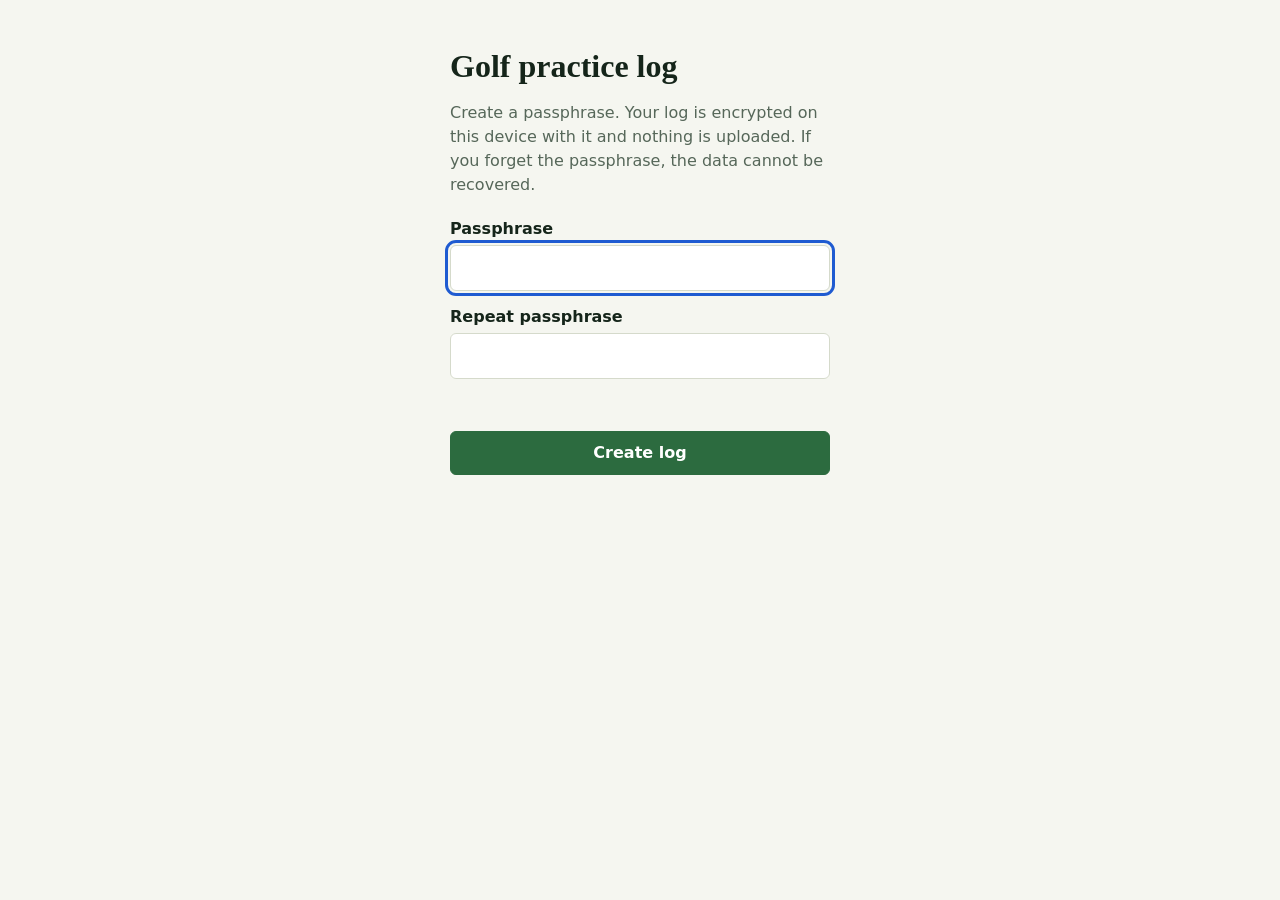
==== index.html @ b9d50115 "Add files via upload" ====
<!doctype html>
<html lang="en">
<head>
  <meta charset="utf-8">
  <meta http-equiv="Content-Security-Policy" content="default-src 'none'; script-src 'self'; style-src 'self'; img-src 'self' data:; connect-src 'none'; base-uri 'none'; form-action 'none'; manifest-src 'none'">
  <meta name="referrer" content="no-referrer">
  <meta name="viewport" content="width=device-width, initial-scale=1, viewport-fit=cover">
  <meta name="color-scheme" content="light dark">
  <meta name="robots" content="noindex, nofollow">
  <title>Golf practice log</title>
  <link rel="icon" href="data:,">
  <link rel="stylesheet" href="styles.css">
  <script src="app.js" defer></script>
</head>
<body>
  <div id="root"></div>
  <noscript><p style="padding:16px">This app needs JavaScript turned on.</p></noscript>
</body>
</html>
---- styles.css ----
:root {
  --paper: #f5f6f0;
  --card: #ffffff;
  --ink: #15251a;
  --muted: #566759;
  --turf: #2c6b3f;
  --turf-ink: #ffffff;
  --sand: #e8dec0;
  --sand-ink: #2a2616;
  --flag: #b8322a;
  --line: #d5dacb;
  --focus: #1f5bd1;
  --c0: #2c6b3f;
  --c1: #b8322a;
  --c2: #2f5f8f;
}

@media (prefers-color-scheme: dark) {
  :root {
    --paper: #0f1a13;
    --card: #16251b;
    --ink: #e9efe3;
    --muted: #9bae9f;
    --turf: #6bb07d;
    --turf-ink: #0f1a13;
    --sand: #3a3822;
    --sand-ink: #efe9d0;
    --flag: #e5766c;
    --line: #2a3c2f;
    --focus: #8ab4ff;
    --c0: #6bb07d;
    --c1: #e5766c;
    --c2: #7fb0e0;
  }
}

*, *::before, *::after { box-sizing: border-box; }
html { -webkit-text-size-adjust: 100%; }

body {
  margin: 0;
  background: var(--paper);
  color: var(--ink);
  font: 16px/1.5 system-ui, -apple-system, "Segoe UI", Roboto, sans-serif;
  padding-bottom: calc(76px + env(safe-area-inset-bottom));
}

h1, h2, h3, .clock {
  font-family: Charter, "Iowan Old Style", "Palatino Linotype", Georgia, serif;
}
h1 { font-size: 1.25rem; margin: 0; }
h2 { font-size: 1.6rem; line-height: 1.2; margin: 0 0 12px; }
h3 { font-size: 1.1rem; margin: 0; }

:focus-visible { outline: 3px solid var(--focus); outline-offset: 2px; }

/* Layout */
.top {
  position: sticky;
  top: 0;
  z-index: 5;
  display: flex;
  align-items: center;
  justify-content: space-between;
  gap: 8px;
  padding: calc(8px + env(safe-area-inset-top)) 16px 8px;
  background: var(--paper);
  border-bottom: 1px solid var(--line);
}
.top-actions { display: flex; gap: 4px; }
main { max-width: 640px; margin: 0 auto; padding: 16px; }
.stack { display: grid; gap: 16px; }

/* Controls */
.field { display: block; }
.lbl { display: block; font-weight: 600; margin-bottom: 4px; }
.hint { color: var(--muted); font-size: 0.875rem; }

input[type="text"], input[type="date"], input[type="password"], textarea {
  width: 100%;
  min-height: 44px;
  font: inherit;
  color: inherit;
  background: var(--card);
  border: 1px solid var(--line);
  border-radius: 6px;
  padding: 10px 12px;
}
textarea { resize: vertical; }
input[type="file"] { width: 100%; font: inherit; }
input[type="range"] { flex: 1; min-height: 44px; accent-color: var(--turf); }
input[type="checkbox"] { width: 22px; height: 22px; accent-color: var(--turf); vertical-align: middle; }

button { font: inherit; cursor: pointer; }
button:disabled { opacity: 0.5; cursor: not-allowed; }
.primary, .ghost, .danger {
  min-height: 44px;
  padding: 0 18px;
  border-radius: 6px;
  font-weight: 600;
}
.primary { background: var(--turf); color: var(--turf-ink); border: 1px solid var(--turf); }
.ghost { background: none; color: var(--ink); border: 1px solid var(--line); }
.top .ghost { border-color: transparent; padding: 0 12px; }
.danger { background: none; color: var(--flag); border: 1px solid var(--flag); }
.link { background: none; border: 0; color: var(--muted); text-decoration: underline; min-height: 44px; }
.actions { display: flex; flex-wrap: wrap; gap: 8px; }

.msg { min-height: 1.5em; margin: 0; color: var(--flag); }
.msg.ok { color: var(--turf); }
.lead { margin: 0; font-size: 1.05rem; }
.banner { background: var(--sand); color: var(--sand-ink); padding: 8px 12px; border-radius: 6px; margin: 0; }

/* Bottom tabs */
.tabs {
  position: fixed;
  left: 0; right: 0; bottom: 0;
  z-index: 5;
  display: grid;
  grid-template-columns: repeat(3, 1fr);
  background: var(--card);
  border-top: 1px solid var(--line);
  padding-bottom: env(safe-area-inset-bottom);
}
.tab {
  min-height: 56px;
  background: none;
  border: 0;
  border-top: 3px solid transparent;
  color: var(--muted);
  font-weight: 600;
}
.tab[aria-current="page"] { color: var(--turf); border-top-color: var(--turf); }

/* Segmented control */
.seg-ctl { display: inline-flex; border: 1px solid var(--line); border-radius: 6px; overflow: hidden; margin-bottom: 16px; }
.seg-btn { min-height: 44px; padding: 0 18px; background: none; border: 0; color: var(--ink); font-weight: 600; }
.seg-btn + .seg-btn { border-left: 1px solid var(--line); }
.seg-btn[aria-pressed="true"] { background: var(--turf); color: var(--turf-ink); }

/* Lock screen */
.lock { max-width: 420px; margin: 0 auto; padding: calc(48px + env(safe-area-inset-top)) 20px 20px; }
.lock h1 { font-size: 2rem; line-height: 1.15; margin-bottom: 8px; }
.lock p { color: var(--muted); }
.lock-form { display: grid; gap: 14px; margin-top: 20px; }

/* Session timer: the 30-minute strip */
.clock { font-size: 3.2rem; line-height: 1; font-variant-numeric: tabular-nums; }
.timeline { display: flex; gap: 3px; margin: 12px 0 8px; }
.tseg { position: relative; display: block; height: 14px; background: var(--line); border-radius: 2px; overflow: hidden; }
.tseg.on { outline: 2px solid var(--flag); outline-offset: 1px; }
.fill { position: absolute; top: 0; bottom: 0; left: 0; width: 0; background: var(--turf); }
.now-label { margin: 0 0 12px; color: var(--muted); }

/* Drills */
.drills { list-style: none; margin: 0; padding: 0; display: grid; gap: 20px; }
.drill { border-left: 4px solid var(--line); padding: 2px 0 2px 14px; }
.drill.now { border-left-color: var(--flag); }
.drill-head { display: flex; align-items: baseline; gap: 10px; flex-wrap: wrap; }
.idx { font-family: Charter, Georgia, serif; font-weight: 700; color: var(--turf); }
.tag { color: var(--muted); font-size: 0.875rem; }
.how { margin: 4px 0 10px; }
.score-row { display: flex; align-items: center; gap: 12px; }
.score-out { min-width: 5.5em; text-align: right; font-variant-numeric: tabular-nums; }
.check { display: inline-flex; align-items: center; gap: 8px; min-height: 44px; }
.drill textarea { margin-top: 6px; }

/* History */
.entry { border-bottom: 1px solid var(--line); }
.entry summary { display: flex; justify-content: space-between; gap: 12px; align-items: center; min-height: 48px; cursor: pointer; padding: 8px 0; }
.entry .d { font-weight: 600; }
.entry .sum { color: var(--muted); text-align: right; }
.entry-body { padding: 4px 0 16px; display: grid; gap: 12px; }
.entry-body p { margin: 0; }
.notes { white-space: pre-wrap; }
.hist-item { border-left: 4px solid var(--line); padding-left: 12px; }
.empty { color: var(--muted); }

/* Chart */
.chart { width: 100%; height: auto; margin-bottom: 4px; }
.chart .grid { stroke: var(--line); stroke-width: 1; }
.chart .axis { fill: var(--muted); font-size: 9px; }
.chart .line { fill: none; stroke-width: 2; }
.chart .l0 { stroke: var(--c0); } .chart .pt.l0 { fill: var(--c0); stroke: none; }
.chart .l1 { stroke: var(--c1); } .chart .pt.l1 { fill: var(--c1); stroke: none; }
.chart .l2 { stroke: var(--c2); } .chart .pt.l2 { fill: var(--c2); stroke: none; }
.legend { list-style: none; display: flex; flex-wrap: wrap; gap: 4px 16px; margin: 0 0 16px; padding: 0; font-size: 0.875rem; }
.swatch { display: inline-block; width: 12px; height: 12px; border-radius: 2px; margin-right: 6px; vertical-align: -1px; }
.swatch.l0 { background: var(--c0); } .swatch.l1 { background: var(--c1); } .swatch.l2 { background: var(--c2); }

/* Settings */
.panel { border-top: 1px solid var(--line); padding-top: 16px; display: grid; gap: 12px; }
.panel h3 { margin-bottom: 0; }
.panel p { margin: 0; color: var(--muted); }

.toast {
  position: fixed;
  left: 50%;
  bottom: calc(84px + env(safe-area-inset-bottom));
  transform: translateX(-50%);
  background: var(--ink);
  color: var(--paper);
  padding: 10px 16px;
  border-radius: 6px;
  z-index: 10;
}

@media (prefers-reduced-motion: reduce) {
  * { transition: none !important; animation: none !important; scroll-behavior: auto !important; }
}
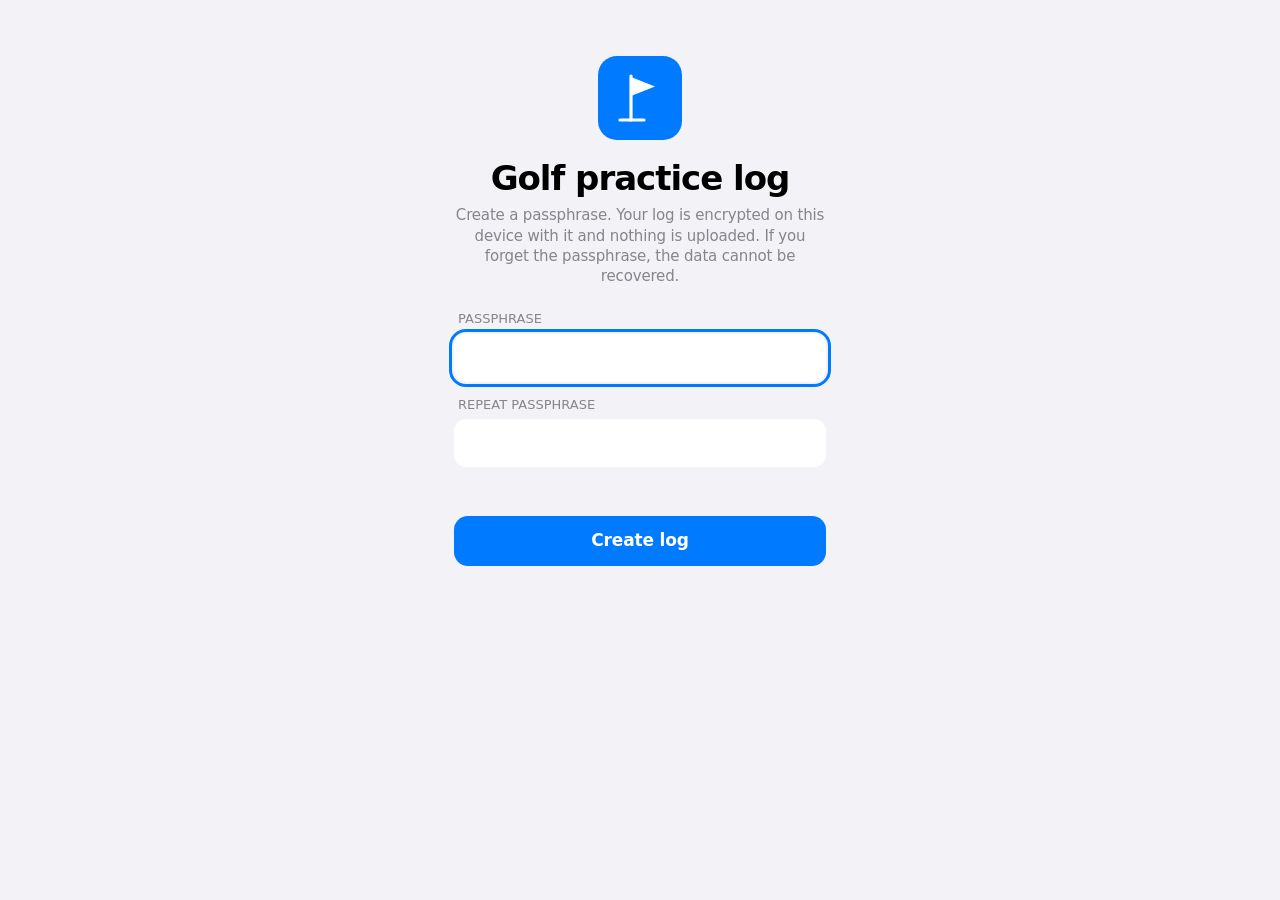
==== commit 06e4c1e0: "Add files via upload" ====
--- a/index.html
+++ b/index.html
@@ -6,6 +6,8 @@
   <meta name="referrer" content="no-referrer">
   <meta name="viewport" content="width=device-width, initial-scale=1, viewport-fit=cover">
   <meta name="color-scheme" content="light dark">
+  <meta name="theme-color" content="#f2f2f7" media="(prefers-color-scheme: light)">
+  <meta name="theme-color" content="#000000" media="(prefers-color-scheme: dark)">
   <meta name="robots" content="noindex, nofollow">
   <title>Golf practice log</title>
   <link rel="icon" href="data:,">
--- a/styles.css
+++ b/styles.css
@@ -1,208 +1,395 @@
+/* Golf practice log: styled after Apple's iOS system design (grouped lists, system colours, SF type, translucent bars). */
+
 :root {
-  --paper: #f5f6f0;
+  color-scheme: light dark;
+  --bg: #f2f2f7;
   --card: #ffffff;
-  --ink: #15251a;
-  --muted: #566759;
-  --turf: #2c6b3f;
-  --turf-ink: #ffffff;
-  --sand: #e8dec0;
-  --sand-ink: #2a2616;
-  --flag: #b8322a;
-  --line: #d5dacb;
-  --focus: #1f5bd1;
-  --c0: #2c6b3f;
-  --c1: #b8322a;
-  --c2: #2f5f8f;
+  --label: #000000;
+  --label2: rgba(60, 60, 67, 0.6);
+  --label3: rgba(60, 60, 67, 0.3);
+  --sep: rgba(60, 60, 67, 0.2);
+  --fill: rgba(120, 120, 128, 0.12);
+  --fill2: rgba(120, 120, 128, 0.2);
+  --tint: #007aff;
+  --tint-fill: rgba(0, 122, 255, 0.12);
+  --red: #ff3b30;
+  --orange: #ff9500;
+  --green: #34c759;
+  --green-dark: #1e7b34;
+  --purple: #af52de;
+  --bar: rgba(249, 249, 249, 0.85);
+  --c0: #007aff;
+  --c1: #ff9500;
+  --c2: #34c759;
+  --c3: #af52de;
+  --st-red: #ff3b30;
+  --st-amber: #ff9500;
+  --st-lgreen: #34c759;
+  --st-dgreen: #1e7b34;
+  --radius: 14px;
+  --font: -apple-system, BlinkMacSystemFont, "SF Pro Text", "SF Pro Display", system-ui, "Segoe UI", Roboto, sans-serif;
 }
 
 @media (prefers-color-scheme: dark) {
   :root {
-    --paper: #0f1a13;
-    --card: #16251b;
-    --ink: #e9efe3;
-    --muted: #9bae9f;
-    --turf: #6bb07d;
-    --turf-ink: #0f1a13;
-    --sand: #3a3822;
-    --sand-ink: #efe9d0;
-    --flag: #e5766c;
-    --line: #2a3c2f;
-    --focus: #8ab4ff;
-    --c0: #6bb07d;
-    --c1: #e5766c;
-    --c2: #7fb0e0;
+    --bg: #000000;
+    --card: #1c1c1e;
+    --label: #ffffff;
+    --label2: rgba(235, 235, 245, 0.6);
+    --label3: rgba(235, 235, 245, 0.3);
+    --sep: rgba(84, 84, 88, 0.65);
+    --fill: rgba(120, 120, 128, 0.24);
+    --fill2: rgba(120, 120, 128, 0.36);
+    --tint: #0a84ff;
+    --tint-fill: rgba(10, 132, 255, 0.22);
+    --red: #ff453a;
+    --orange: #ff9f0a;
+    --green: #30d158;
+    --green-dark: #248a3d;
+    --purple: #bf5af2;
+    --bar: rgba(29, 29, 31, 0.85);
+    --c0: #0a84ff;
+    --c1: #ff9f0a;
+    --c2: #30d158;
+    --c3: #bf5af2;
+    --st-red: #ff453a;
+    --st-amber: #ff9f0a;
+    --st-lgreen: #30d158;
+    --st-dgreen: #248a3d;
   }
 }
 
-*, *::before, *::after { box-sizing: border-box; }
+*, *::before, *::after { box-sizing: border-box; -webkit-tap-highlight-color: transparent; }
 html { -webkit-text-size-adjust: 100%; }
 
 body {
   margin: 0;
-  background: var(--paper);
-  color: var(--ink);
-  font: 16px/1.5 system-ui, -apple-system, "Segoe UI", Roboto, sans-serif;
-  padding-bottom: calc(76px + env(safe-area-inset-bottom));
-}
-
-h1, h2, h3, .clock {
-  font-family: Charter, "Iowan Old Style", "Palatino Linotype", Georgia, serif;
-}
-h1 { font-size: 1.25rem; margin: 0; }
-h2 { font-size: 1.6rem; line-height: 1.2; margin: 0 0 12px; }
-h3 { font-size: 1.1rem; margin: 0; }
-
-:focus-visible { outline: 3px solid var(--focus); outline-offset: 2px; }
-
-/* Layout */
+  background: var(--bg);
+  color: var(--label);
+  font: 17px/1.35 var(--font);
+  letter-spacing: -0.01em;
+  -webkit-font-smoothing: antialiased;
+  padding-bottom: calc(72px + env(safe-area-inset-bottom));
+}
+
+h1, h2, h3, p { margin: 0; }
+h2 { font-size: 34px; line-height: 1.1; font-weight: 700; letter-spacing: -0.03em; margin: 4px 0 16px; }
+h3 { font-size: 20px; line-height: 1.2; font-weight: 600; letter-spacing: -0.02em; }
+strong { font-weight: 600; }
+
+:focus-visible { outline: 3px solid var(--tint); outline-offset: 2px; }
+
+/* Navigation bar: translucent, with text buttons either side of the title */
 .top {
   position: sticky;
   top: 0;
   z-index: 5;
-  display: flex;
+  display: grid;
+  grid-template-columns: 1fr auto 1fr;
   align-items: center;
-  justify-content: space-between;
-  gap: 8px;
-  padding: calc(8px + env(safe-area-inset-top)) 16px 8px;
-  background: var(--paper);
-  border-bottom: 1px solid var(--line);
-}
-.top-actions { display: flex; gap: 4px; }
-main { max-width: 640px; margin: 0 auto; padding: 16px; }
+  padding: calc(env(safe-area-inset-top) + 4px) 8px 4px;
+  background: var(--bar);
+  -webkit-backdrop-filter: saturate(180%) blur(20px);
+  backdrop-filter: saturate(180%) blur(20px);
+  border-bottom: 0.5px solid var(--sep);
+}
+.top h1 { font-size: 17px; font-weight: 600; letter-spacing: -0.02em; text-align: center; }
+.bar-btn { background: none; border: 0; color: var(--tint); font: inherit; min-height: 44px; padding: 0 8px; cursor: pointer; }
+.bar-btn:first-child { justify-self: start; }
+.bar-btn:last-child { justify-self: end; }
+
+main { max-width: 640px; margin: 0 auto; padding: 8px 16px 24px; }
 .stack { display: grid; gap: 16px; }
 
-/* Controls */
+/* Cards: inset grouped sections */
+.card, .panel, .guide, .ladders, .length, .picker, .drill {
+  background: var(--card);
+  border-radius: var(--radius);
+}
+.card, .panel, .ladders, .length, .drill { padding: 16px; }
+.panel { display: grid; gap: 12px; }
+.panel p { color: var(--label2); font-size: 15px; }
+.panel h3 { margin-bottom: 0; }
+
+/* Form fields */
 .field { display: block; }
-.lbl { display: block; font-weight: 600; margin-bottom: 4px; }
-.hint { color: var(--muted); font-size: 0.875rem; }
-
-input[type="text"], input[type="date"], input[type="password"], textarea {
+.lbl { display: block; margin: 0 0 6px 4px; font-size: 13px; letter-spacing: 0; color: var(--label2); text-transform: uppercase; }
+.hint { color: var(--label2); font-size: 13px; line-height: 1.35; letter-spacing: 0; }
+.field .hint { margin: 0 4px 6px; }
+
+input[type="text"], input[type="date"], input[type="password"], select, textarea {
   width: 100%;
-  min-height: 44px;
+  min-height: 48px;
   font: inherit;
-  color: inherit;
+  letter-spacing: -0.01em;
+  color: var(--label);
   background: var(--card);
-  border: 1px solid var(--line);
-  border-radius: 6px;
-  padding: 10px 12px;
-}
-textarea { resize: vertical; }
-input[type="file"] { width: 100%; font: inherit; }
-input[type="range"] { flex: 1; min-height: 44px; accent-color: var(--turf); }
-input[type="checkbox"] { width: 22px; height: 22px; accent-color: var(--turf); vertical-align: middle; }
-
-button { font: inherit; cursor: pointer; }
-button:disabled { opacity: 0.5; cursor: not-allowed; }
+  border: 0;
+  border-radius: 12px;
+  padding: 12px 16px;
+  -webkit-appearance: none;
+  appearance: none;
+}
+.card input[type="text"], .card textarea, .panel input[type="text"], .panel input[type="password"], .panel select, .drill textarea { background: var(--fill); }
+textarea { resize: vertical; line-height: 1.35; }
+select {
+  padding-right: 40px;
+  background-image: url("data:image/svg+xml,%3Csvg xmlns='http://www.w3.org/2000/svg' width='12' height='8' viewBox='0 0 12 8'%3E%3Cpath d='M1 1.5l5 5 5-5' fill='none' stroke='%238E8E93' stroke-width='2' stroke-linecap='round' stroke-linejoin='round'/%3E%3C/svg%3E");
+  background-repeat: no-repeat;
+  background-position: right 16px center;
+}
+input[type="date"] { min-width: 0; }
+input::placeholder, textarea::placeholder { color: var(--label3); }
+input[type="file"] { width: 100%; font: inherit; color: var(--label); }
+
+/* Buttons */
+button { font: inherit; letter-spacing: -0.01em; cursor: pointer; }
+button:disabled { opacity: 0.4; cursor: not-allowed; }
 .primary, .ghost, .danger {
-  min-height: 44px;
-  padding: 0 18px;
-  border-radius: 6px;
+  min-height: 50px;
+  padding: 0 20px;
+  border: 0;
+  border-radius: 14px;
+  font-size: 17px;
   font-weight: 600;
 }
-.primary { background: var(--turf); color: var(--turf-ink); border: 1px solid var(--turf); }
-.ghost { background: none; color: var(--ink); border: 1px solid var(--line); }
-.top .ghost { border-color: transparent; padding: 0 12px; }
-.danger { background: none; color: var(--flag); border: 1px solid var(--flag); }
-.link { background: none; border: 0; color: var(--muted); text-decoration: underline; min-height: 44px; }
-.actions { display: flex; flex-wrap: wrap; gap: 8px; }
-
-.msg { min-height: 1.5em; margin: 0; color: var(--flag); }
-.msg.ok { color: var(--turf); }
-.lead { margin: 0; font-size: 1.05rem; }
-.banner { background: var(--sand); color: var(--sand-ink); padding: 8px 12px; border-radius: 6px; margin: 0; }
-
-/* Bottom tabs */
+.primary { background: var(--tint); color: #ffffff; }
+.ghost { background: var(--tint-fill); color: var(--tint); }
+.danger { background: rgba(255, 59, 48, 0.14); color: var(--red); }
+.primary:active, .ghost:active, .danger:active { opacity: 0.6; }
+.link { background: none; border: 0; color: var(--tint); min-height: 44px; padding: 0; }
+.actions { display: flex; flex-wrap: wrap; gap: 10px; }
+.actions .primary, .actions .ghost, .actions .danger { flex: 1 1 140px; }
+.stack > .primary { width: 100%; }
+
+.msg { min-height: 1.35em; color: var(--red); font-size: 13px; letter-spacing: 0; }
+.msg.ok { color: var(--green-dark); }
+.lead { font-size: 17px; color: var(--label2); }
+.empty { color: var(--label2); text-align: center; padding: 24px 16px; }
+.banner { background: var(--fill); border-radius: 12px; padding: 12px 16px; font-size: 15px; }
+.avg { background: var(--tint-fill); border-radius: 12px; padding: 12px 16px; font-size: 15px; }
+
+/* Segmented control */
+.seg-ctl { display: flex; width: 100%; padding: 2px; margin-bottom: 16px; background: var(--fill); border-radius: 10px; }
+.seg-btn {
+  flex: 1;
+  min-height: 36px;
+  padding: 0 6px;
+  border: 0;
+  border-radius: 8px;
+  background: transparent;
+  color: var(--label);
+  font-size: 14px;
+  font-weight: 500;
+}
+.seg-btn[aria-pressed="true"] {
+  background: var(--card);
+  font-weight: 600;
+  box-shadow: 0 3px 8px rgba(0, 0, 0, 0.12), 0 3px 1px rgba(0, 0, 0, 0.04);
+}
+@media (prefers-color-scheme: dark) { .seg-btn[aria-pressed="true"] { background: #636366; } }
+
+/* Tab bar */
 .tabs {
   position: fixed;
   left: 0; right: 0; bottom: 0;
   z-index: 5;
   display: grid;
-  grid-template-columns: repeat(3, 1fr);
-  background: var(--card);
-  border-top: 1px solid var(--line);
+  grid-template-columns: repeat(5, 1fr);
   padding-bottom: env(safe-area-inset-bottom);
+  background: var(--bar);
+  -webkit-backdrop-filter: saturate(180%) blur(20px);
+  backdrop-filter: saturate(180%) blur(20px);
+  border-top: 0.5px solid var(--sep);
 }
 .tab {
-  min-height: 56px;
+  display: flex;
+  flex-direction: column;
+  align-items: center;
+  justify-content: center;
+  gap: 2px;
+  min-height: 52px;
+  padding: 4px 0 2px;
+  border: 0;
   background: none;
-  border: 0;
-  border-top: 3px solid transparent;
-  color: var(--muted);
-  font-weight: 600;
-}
-.tab[aria-current="page"] { color: var(--turf); border-top-color: var(--turf); }
-
-/* Segmented control */
-.seg-ctl { display: inline-flex; border: 1px solid var(--line); border-radius: 6px; overflow: hidden; margin-bottom: 16px; }
-.seg-btn { min-height: 44px; padding: 0 18px; background: none; border: 0; color: var(--ink); font-weight: 600; }
-.seg-btn + .seg-btn { border-left: 1px solid var(--line); }
-.seg-btn[aria-pressed="true"] { background: var(--turf); color: var(--turf-ink); }
+  color: var(--label2);
+  font-size: 10px;
+  font-weight: 500;
+  line-height: 1.15;
+  letter-spacing: 0;
+}
+.tab svg { width: 26px; height: 26px; fill: none; stroke: currentColor; stroke-width: 1.7; stroke-linecap: round; stroke-linejoin: round; }
+.tab[aria-current="page"] { color: var(--tint); }
 
 /* Lock screen */
-.lock { max-width: 420px; margin: 0 auto; padding: calc(48px + env(safe-area-inset-top)) 20px 20px; }
-.lock h1 { font-size: 2rem; line-height: 1.15; margin-bottom: 8px; }
-.lock p { color: var(--muted); }
-.lock-form { display: grid; gap: 14px; margin-top: 20px; }
-
-/* Session timer: the 30-minute strip */
-.clock { font-size: 3.2rem; line-height: 1; font-variant-numeric: tabular-nums; }
-.timeline { display: flex; gap: 3px; margin: 12px 0 8px; }
-.tseg { position: relative; display: block; height: 14px; background: var(--line); border-radius: 2px; overflow: hidden; }
-.tseg.on { outline: 2px solid var(--flag); outline-offset: 1px; }
-.fill { position: absolute; top: 0; bottom: 0; left: 0; width: 0; background: var(--turf); }
-.now-label { margin: 0 0 12px; color: var(--muted); }
+.lock { max-width: 420px; margin: 0 auto; padding: calc(56px + env(safe-area-inset-top)) 24px 24px; text-align: center; }
+.app-icon { width: 84px; height: 84px; margin: 0 auto 20px; display: block; }
+.app-icon rect { fill: var(--tint); }
+.app-icon path { fill: none; stroke: #ffffff; stroke-width: 3.2; stroke-linecap: round; stroke-linejoin: round; }
+.app-icon .flag { fill: #ffffff; stroke: none; }
+.lock h1 { font-size: 34px; font-weight: 700; letter-spacing: -0.03em; line-height: 1.1; margin-bottom: 8px; }
+.lock p { color: var(--label2); font-size: 15px; }
+.lock-form { display: grid; gap: 14px; margin-top: 24px; text-align: left; }
+
+/* Sliders, in the style of iOS */
+input[type="range"] {
+  --p: 0%;
+  -webkit-appearance: none;
+  appearance: none;
+  width: 100%;
+  height: 44px;
+  margin: 0;
+  background: transparent;
+}
+input[type="range"]::-webkit-slider-runnable-track { height: 4px; border-radius: 2px; background: linear-gradient(to right, var(--tint) var(--p), var(--fill2) var(--p)); }
+input[type="range"]::-webkit-slider-thumb {
+  -webkit-appearance: none;
+  width: 28px; height: 28px; margin-top: -12px;
+  border-radius: 50%;
+  background: #ffffff;
+  box-shadow: 0 0.5px 4px rgba(0, 0, 0, 0.12), 0 6px 13px rgba(0, 0, 0, 0.12);
+}
+input[type="range"]::-moz-range-track { height: 4px; border-radius: 2px; background: linear-gradient(to right, var(--tint) var(--p), var(--fill2) var(--p)); }
+input[type="range"]::-moz-range-thumb { width: 28px; height: 28px; border: 0; border-radius: 50%; background: #ffffff; box-shadow: 0 0.5px 4px rgba(0, 0, 0, 0.12), 0 6px 13px rgba(0, 0, 0, 0.12); }
+
+/* Round checkboxes */
+input[type="checkbox"] {
+  -webkit-appearance: none;
+  appearance: none;
+  flex: none;
+  width: 26px; height: 26px; margin: 0;
+  border: 1.5px solid var(--label3);
+  border-radius: 50%;
+  background: transparent center / 70% no-repeat;
+}
+input[type="checkbox"]:checked {
+  border-color: var(--tint);
+  background-color: var(--tint);
+  background-image: url("data:image/svg+xml,%3Csvg xmlns='http://www.w3.org/2000/svg' viewBox='0 0 24 24'%3E%3Cpath d='M6 12.5l4 4 8-9' fill='none' stroke='white' stroke-width='3' stroke-linecap='round' stroke-linejoin='round'/%3E%3C/svg%3E");
+}
+.check { display: flex; align-items: center; gap: 12px; min-height: 44px; }
+
+/* Session length slider */
+.length { margin-bottom: 16px; padding-bottom: 6px; }
+.len-top { display: flex; justify-content: space-between; align-items: baseline; }
+.len-top .lbl { margin: 0; }
+.len-out { color: var(--tint); font-weight: 600; font-variant-numeric: tabular-nums; }
+.len-ticks { display: flex; justify-content: space-between; color: var(--label2); font-size: 12px; padding: 0 12px; }
+
+/* Timer */
+.clock { font-size: 56px; line-height: 1; font-weight: 700; letter-spacing: -0.03em; font-variant-numeric: tabular-nums; text-align: center; }
+.timeline { display: flex; gap: 3px; margin: 14px 0 10px; }
+.tseg { position: relative; display: block; height: 8px; background: var(--fill2); border-radius: 4px; overflow: hidden; }
+.tseg.on { box-shadow: 0 0 0 2px var(--orange); }
+.fill { position: absolute; top: 0; bottom: 0; left: 0; width: 0; background: var(--tint); }
+.now-label { margin: 0 0 12px; color: var(--label2); text-align: center; font-size: 15px; }
+.card .actions { margin-top: 4px; }
 
 /* Drills */
-.drills { list-style: none; margin: 0; padding: 0; display: grid; gap: 20px; }
-.drill { border-left: 4px solid var(--line); padding: 2px 0 2px 14px; }
-.drill.now { border-left-color: var(--flag); }
-.drill-head { display: flex; align-items: baseline; gap: 10px; flex-wrap: wrap; }
-.idx { font-family: Charter, Georgia, serif; font-weight: 700; color: var(--turf); }
-.tag { color: var(--muted); font-size: 0.875rem; }
-.how { margin: 4px 0 10px; }
+.drills { list-style: none; margin: 0; padding: 0; display: grid; gap: 16px; }
+.drill.now { box-shadow: 0 0 0 2px var(--tint); }
+.drill-head { display: flex; flex-wrap: wrap; align-items: center; gap: 2px 10px; }
+.idx { display: inline-flex; align-items: center; justify-content: center; width: 28px; height: 28px; border-radius: 50%; background: var(--tint); color: #ffffff; font-size: 15px; font-weight: 600; flex: none; }
+.drill h3 { font-size: 17px; font-weight: 600; letter-spacing: -0.02em; flex: 1; }
+.tag { color: var(--label2); font-size: 13px; letter-spacing: 0; }
+.drill-head .tag { flex-basis: 100%; margin-left: 38px; }
+.how { margin: 12px 0 14px; font-size: 15px; line-height: 1.4; display: grid; gap: 8px; }
+.how-line { margin: 0; }
+.how-line strong { color: var(--label2); font-weight: 600; }
+.how-step { padding-left: 12px; }
+.reminder { margin-bottom: 16px; }
 .score-row { display: flex; align-items: center; gap: 12px; }
-.score-out { min-width: 5.5em; text-align: right; font-variant-numeric: tabular-nums; }
-.check { display: inline-flex; align-items: center; gap: 8px; min-height: 44px; }
-.drill textarea { margin-top: 6px; }
-
-/* History */
-.entry { border-bottom: 1px solid var(--line); }
-.entry summary { display: flex; justify-content: space-between; gap: 12px; align-items: center; min-height: 48px; cursor: pointer; padding: 8px 0; }
-.entry .d { font-weight: 600; }
-.entry .sum { color: var(--muted); text-align: right; }
-.entry-body { padding: 4px 0 16px; display: grid; gap: 12px; }
+.score-out { min-width: 7.5em; white-space: nowrap; text-align: right; font-weight: 600; font-variant-numeric: tabular-nums; color: var(--tint); }
+.drill textarea { margin-top: 8px; min-height: 64px; }
+.drill .field { margin-bottom: 12px; }
+.stepper { display: flex; align-items: center; gap: 12px; flex-wrap: wrap; margin-bottom: 4px; }
+.stepper .ghost { padding: 0; min-width: 44px; min-height: 44px; border-radius: 22px; }
+.stepper .score-out { min-width: 2ch; text-align: center; color: var(--label); }
+
+/* Lists with disclosure rows (history, log) */
+.group { background: var(--card); border-radius: var(--radius); overflow: hidden; }
+.entry { border-bottom: 0.5px solid var(--sep); }
+.entry:last-child { border-bottom: 0; }
+.entry summary {
+  display: flex; align-items: center; gap: 12px;
+  min-height: 56px; padding: 10px 16px;
+  list-style: none; cursor: pointer;
+}
+.entry summary::-webkit-details-marker { display: none; }
+.entry summary::after, .guide summary::after {
+  content: ""; flex: none; width: 8px; height: 8px; margin-left: 4px;
+  border-right: 2px solid var(--label3); border-bottom: 2px solid var(--label3);
+  transform: rotate(-45deg);
+}
+.entry[open] summary::after, .guide[open] summary::after { transform: rotate(45deg); }
+.entry .d { font-weight: 600; flex: none; max-width: 55%; }
+.entry .d .tag { font-weight: 400; }
+.entry .sum { flex: 1; text-align: right; color: var(--label2); font-size: 15px; }
+.entry-body { padding: 0 16px 16px; display: grid; gap: 12px; }
 .entry-body p { margin: 0; }
-.notes { white-space: pre-wrap; }
-.hist-item { border-left: 4px solid var(--line); padding-left: 12px; }
-.empty { color: var(--muted); }
-
-/* Chart */
-.chart { width: 100%; height: auto; margin-bottom: 4px; }
-.chart .grid { stroke: var(--line); stroke-width: 1; }
-.chart .axis { fill: var(--muted); font-size: 9px; }
-.chart .line { fill: none; stroke-width: 2; }
+.notes { white-space: pre-wrap; font-size: 15px; }
+.hist-item { background: var(--fill); border-radius: 12px; padding: 12px 14px; }
+.hist-item p { font-size: 15px; }
+
+/* Converter */
+.guide summary { display: flex; align-items: center; justify-content: space-between; min-height: 50px; padding: 0 16px; list-style: none; cursor: pointer; font-weight: 600; }
+.guide summary::-webkit-details-marker { display: none; }
+.guide .entry-body { padding-top: 4px; }
+.conv-out { background: var(--tint-fill); color: var(--tint); border-radius: 12px; padding: 12px 14px; font-weight: 600; font-size: 15px; margin-top: 4px; }
+
+/* Progress ladders */
+.ladders { display: grid; gap: 18px; }
+.ladder-top { display: flex; justify-content: space-between; align-items: baseline; gap: 8px; }
+.pips { display: flex; gap: 4px; margin-top: 8px; }
+.pip { flex: 1; text-align: center; font-size: 11px; font-weight: 500; letter-spacing: 0; padding: 6px 2px; background: var(--fill); color: var(--label2); border-radius: 8px; }
+.pip.on { background: var(--tint); color: #ffffff; }
+
+/* Charts */
+.chart { width: 100%; height: auto; display: block; }
+.chart .grid { stroke: var(--sep); stroke-width: 0.5; }
+.chart .axis { fill: var(--label2); font-size: 9px; font-family: var(--font); }
+.chart .line { fill: none; stroke-width: 2.5; stroke-linecap: round; stroke-linejoin: round; }
 .chart .l0 { stroke: var(--c0); } .chart .pt.l0 { fill: var(--c0); stroke: none; }
 .chart .l1 { stroke: var(--c1); } .chart .pt.l1 { fill: var(--c1); stroke: none; }
 .chart .l2 { stroke: var(--c2); } .chart .pt.l2 { fill: var(--c2); stroke: none; }
-.legend { list-style: none; display: flex; flex-wrap: wrap; gap: 4px 16px; margin: 0 0 16px; padding: 0; font-size: 0.875rem; }
-.swatch { display: inline-block; width: 12px; height: 12px; border-radius: 2px; margin-right: 6px; vertical-align: -1px; }
+.chart .l3 { stroke: var(--label); stroke-dasharray: 5 3; } .chart .pt.l3 { fill: var(--label); stroke: none; }
+.chart .l4 { stroke: var(--c3); } .chart .pt.l4 { fill: var(--c3); stroke: none; }
+.chart .guide-line { stroke: var(--label3); stroke-width: 1; stroke-dasharray: 3 3; }
+.chart .bar-name { fill: var(--label); font-size: 11px; font-weight: 600; font-family: var(--font); }
+.chart .bar-val { fill: var(--label2); font-size: 10.5px; font-family: var(--font); }
+.legend { list-style: none; display: grid; gap: 6px; margin: 0; padding: 0; font-size: 13px; color: var(--label2); letter-spacing: 0; }
+.swatch { display: inline-block; width: 12px; height: 12px; border-radius: 4px; margin-right: 8px; vertical-align: -1px; }
 .swatch.l0 { background: var(--c0); } .swatch.l1 { background: var(--c1); } .swatch.l2 { background: var(--c2); }
-
-/* Settings */
-.panel { border-top: 1px solid var(--line); padding-top: 16px; display: grid; gap: 12px; }
-.panel h3 { margin-bottom: 0; }
-.panel p { margin: 0; color: var(--muted); }
+.swatch.l3 { background: var(--label); } .swatch.l4 { background: var(--c3); }
+.st-rd { fill: var(--st-red); background: var(--st-red); }
+.st-am { fill: var(--st-amber); background: var(--st-amber); }
+.st-lg { fill: var(--st-lgreen); background: var(--st-lgreen); }
+.st-dg { fill: var(--st-dgreen); background: var(--st-dgreen); }
+
+/* Settings lists and the mechanic picker */
+.mech-list { list-style: none; margin: 0; padding: 0; }
+.mech-list li { display: flex; justify-content: space-between; align-items: center; gap: 8px; min-height: 52px; border-bottom: 0.5px solid var(--sep); }
+.mech-list li:last-child { border-bottom: 0; }
+.mech-list .ghost { min-height: 36px; padding: 0 14px; border-radius: 18px; flex: none; }
+.picker { max-height: 260px; overflow-y: auto; padding: 0 16px; }
+.pick { display: flex; align-items: center; gap: 12px; min-height: 48px; border-bottom: 0.5px solid var(--sep); }
+.pick:last-of-type { border-bottom: 0; }
+.picker .hint { padding: 14px 0; }
 
 .toast {
   position: fixed;
   left: 50%;
   bottom: calc(84px + env(safe-area-inset-bottom));
   transform: translateX(-50%);
-  background: var(--ink);
-  color: var(--paper);
-  padding: 10px 16px;
-  border-radius: 6px;
+  max-width: calc(100% - 32px);
+  padding: 12px 20px;
+  border-radius: 22px;
+  background: rgba(44, 44, 46, 0.94);
+  color: #ffffff;
+  font-size: 15px;
   z-index: 10;
+  -webkit-backdrop-filter: blur(20px);
+  backdrop-filter: blur(20px);
 }
 
 @media (prefers-reduced-motion: reduce) {
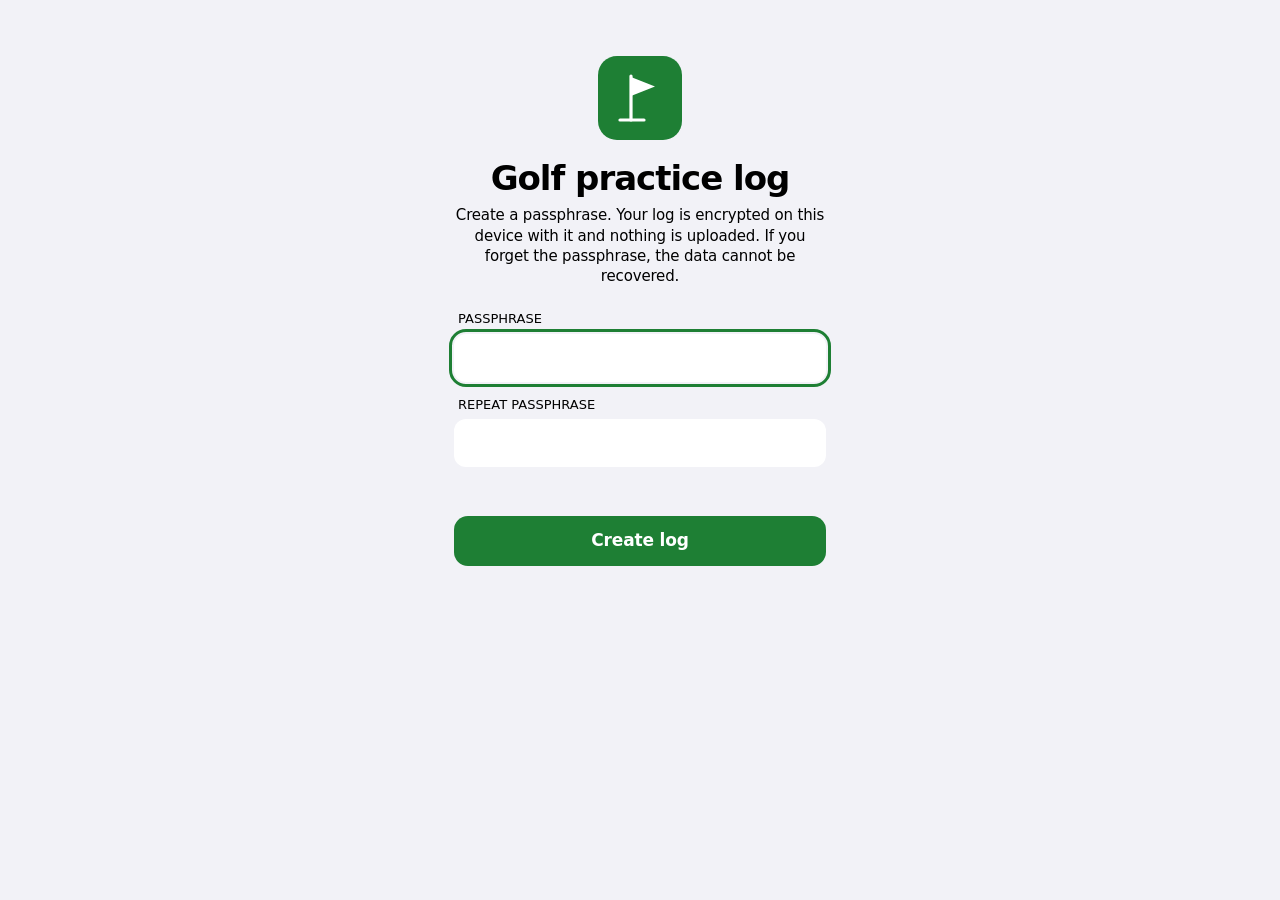
==== commit ca6f1f2d: "Add files via upload" ====
--- a/index.html
+++ b/index.html
@@ -2,7 +2,7 @@
 <html lang="en">
 <head>
   <meta charset="utf-8">
-  <meta http-equiv="Content-Security-Policy" content="default-src 'none'; script-src 'self'; style-src 'self'; img-src 'self' data:; connect-src 'none'; base-uri 'none'; form-action 'none'; manifest-src 'none'">
+  <meta http-equiv="Content-Security-Policy" content="default-src 'none'; script-src 'self'; style-src 'self'; img-src 'self' data:; media-src blob:; connect-src 'none'; base-uri 'none'; form-action 'none'; manifest-src 'none'">
   <meta name="referrer" content="no-referrer">
   <meta name="viewport" content="width=device-width, initial-scale=1, viewport-fit=cover">
   <meta name="color-scheme" content="light dark">
--- a/styles.css
+++ b/styles.css
@@ -5,19 +5,27 @@
   --bg: #f2f2f7;
   --card: #ffffff;
   --label: #000000;
-  --label2: rgba(60, 60, 67, 0.6);
+  --label2: #000000;
   --label3: rgba(60, 60, 67, 0.3);
   --sep: rgba(60, 60, 67, 0.2);
   --fill: rgba(120, 120, 128, 0.12);
   --fill2: rgba(120, 120, 128, 0.2);
-  --tint: #007aff;
-  --tint-fill: rgba(0, 122, 255, 0.12);
+  --tint: #1e7f34;
+  --tint-fill: rgba(30, 127, 52, 0.12);
+  --on-tint: #ffffff;
   --red: #ff3b30;
   --orange: #ff9500;
   --green: #34c759;
   --green-dark: #1e7b34;
   --purple: #af52de;
   --bar: rgba(249, 249, 249, 0.85);
+  --a-technique: #af52de;
+  --a-calibration: #007aff;
+  --a-transfer: #ff9500;
+  --a-trends: #30b0c7;
+  --a-tempo: #ff2d55;
+  --a-log: #5856d6;
+  --note: rgba(255, 204, 0, 0.2);
   --c0: #007aff;
   --c1: #ff9500;
   --c2: #34c759;
@@ -35,19 +43,27 @@
     --bg: #000000;
     --card: #1c1c1e;
     --label: #ffffff;
-    --label2: rgba(235, 235, 245, 0.6);
+    --label2: #ffffff;
     --label3: rgba(235, 235, 245, 0.3);
     --sep: rgba(84, 84, 88, 0.65);
     --fill: rgba(120, 120, 128, 0.24);
     --fill2: rgba(120, 120, 128, 0.36);
-    --tint: #0a84ff;
-    --tint-fill: rgba(10, 132, 255, 0.22);
+    --tint: #30d158;
+    --tint-fill: rgba(48, 209, 88, 0.2);
+    --on-tint: #000000;
     --red: #ff453a;
     --orange: #ff9f0a;
     --green: #30d158;
     --green-dark: #248a3d;
     --purple: #bf5af2;
     --bar: rgba(29, 29, 31, 0.85);
+    --a-technique: #bf5af2;
+    --a-calibration: #0a84ff;
+    --a-transfer: #ff9f0a;
+    --a-trends: #40c8e0;
+    --a-tempo: #ff375f;
+    --a-log: #5e5ce6;
+    --note: rgba(255, 214, 10, 0.18);
     --c0: #0a84ff;
     --c1: #ff9f0a;
     --c2: #30d158;
@@ -153,7 +169,7 @@
   font-size: 17px;
   font-weight: 600;
 }
-.primary { background: var(--tint); color: #ffffff; }
+.primary { background: var(--tint); color: var(--on-tint); }
 .ghost { background: var(--tint-fill); color: var(--tint); }
 .danger { background: rgba(255, 59, 48, 0.14); color: var(--red); }
 .primary:active, .ghost:active, .danger:active { opacity: 0.6; }
@@ -166,7 +182,7 @@
 .msg.ok { color: var(--green-dark); }
 .lead { font-size: 17px; color: var(--label2); }
 .empty { color: var(--label2); text-align: center; padding: 24px 16px; }
-.banner { background: var(--fill); border-radius: 12px; padding: 12px 16px; font-size: 15px; }
+.banner { background: var(--note); border-radius: 12px; padding: 12px 16px; font-size: 15px; }
 .avg { background: var(--tint-fill); border-radius: 12px; padding: 12px 16px; font-size: 15px; }
 
 /* Segmented control */
@@ -195,7 +211,7 @@
   left: 0; right: 0; bottom: 0;
   z-index: 5;
   display: grid;
-  grid-template-columns: repeat(5, 1fr);
+  grid-template-columns: repeat(6, 1fr);
   padding-bottom: env(safe-area-inset-bottom);
   background: var(--bar);
   -webkit-backdrop-filter: saturate(180%) blur(20px);
@@ -219,12 +235,14 @@
   letter-spacing: 0;
 }
 .tab svg { width: 26px; height: 26px; fill: none; stroke: currentColor; stroke-width: 1.7; stroke-linecap: round; stroke-linejoin: round; }
-.tab[aria-current="page"] { color: var(--tint); }
+.tab[aria-current="page"] { color: var(--a, var(--tint)); }
+.t-technique { --a: var(--a-technique); } .t-calibration { --a: var(--a-calibration); } .t-transfer { --a: var(--a-transfer); }
+.t-trends { --a: var(--a-trends); } .t-tempo { --a: var(--a-tempo); } .t-log { --a: var(--a-log); }
 
 /* Lock screen */
 .lock { max-width: 420px; margin: 0 auto; padding: calc(56px + env(safe-area-inset-top)) 24px 24px; text-align: center; }
 .app-icon { width: 84px; height: 84px; margin: 0 auto 20px; display: block; }
-.app-icon rect { fill: var(--tint); }
+.app-icon rect { fill: #1e7f34; }
 .app-icon path { fill: none; stroke: #ffffff; stroke-width: 3.2; stroke-linecap: round; stroke-linejoin: round; }
 .app-icon .flag { fill: #ffffff; stroke: none; }
 .lock h1 { font-size: 34px; font-weight: 700; letter-spacing: -0.03em; line-height: 1.1; margin-bottom: 8px; }
@@ -241,7 +259,7 @@
   margin: 0;
   background: transparent;
 }
-input[type="range"]::-webkit-slider-runnable-track { height: 4px; border-radius: 2px; background: linear-gradient(to right, var(--tint) var(--p), var(--fill2) var(--p)); }
+input[type="range"]::-webkit-slider-runnable-track { height: 4px; border-radius: 2px; background: linear-gradient(to right, var(--accent, var(--tint)) var(--p), var(--fill2) var(--p)); }
 input[type="range"]::-webkit-slider-thumb {
   -webkit-appearance: none;
   width: 28px; height: 28px; margin-top: -12px;
@@ -249,7 +267,7 @@
   background: #ffffff;
   box-shadow: 0 0.5px 4px rgba(0, 0, 0, 0.12), 0 6px 13px rgba(0, 0, 0, 0.12);
 }
-input[type="range"]::-moz-range-track { height: 4px; border-radius: 2px; background: linear-gradient(to right, var(--tint) var(--p), var(--fill2) var(--p)); }
+input[type="range"]::-moz-range-track { height: 4px; border-radius: 2px; background: linear-gradient(to right, var(--accent, var(--tint)) var(--p), var(--fill2) var(--p)); }
 input[type="range"]::-moz-range-thumb { width: 28px; height: 28px; border: 0; border-radius: 50%; background: #ffffff; box-shadow: 0 0.5px 4px rgba(0, 0, 0, 0.12), 0 6px 13px rgba(0, 0, 0, 0.12); }
 
 /* Round checkboxes */
@@ -281,15 +299,17 @@
 .timeline { display: flex; gap: 3px; margin: 14px 0 10px; }
 .tseg { position: relative; display: block; height: 8px; background: var(--fill2); border-radius: 4px; overflow: hidden; }
 .tseg.on { box-shadow: 0 0 0 2px var(--orange); }
-.fill { position: absolute; top: 0; bottom: 0; left: 0; width: 0; background: var(--tint); }
+.tseg { --accent: var(--tint); }
+.fill { position: absolute; top: 0; bottom: 0; left: 0; width: 0; background: var(--accent); }
 .now-label { margin: 0 0 12px; color: var(--label2); text-align: center; font-size: 15px; }
 .card .actions { margin-top: 4px; }
 
 /* Drills */
 .drills { list-style: none; margin: 0; padding: 0; display: grid; gap: 16px; }
-.drill.now { box-shadow: 0 0 0 2px var(--tint); }
+.drill { --accent: var(--tint); padding-top: 20px; box-shadow: inset 0 4px 0 var(--accent); }
+.drill.now { box-shadow: inset 0 4px 0 var(--accent), 0 0 0 2px var(--accent); }
 .drill-head { display: flex; flex-wrap: wrap; align-items: center; gap: 2px 10px; }
-.idx { display: inline-flex; align-items: center; justify-content: center; width: 28px; height: 28px; border-radius: 50%; background: var(--tint); color: #ffffff; font-size: 15px; font-weight: 600; flex: none; }
+.idx { display: inline-flex; align-items: center; justify-content: center; width: 28px; height: 28px; border-radius: 50%; background: var(--accent, var(--tint)); color: #ffffff; font-size: 15px; font-weight: 600; flex: none; }
 .drill h3 { font-size: 17px; font-weight: 600; letter-spacing: -0.02em; flex: 1; }
 .tag { color: var(--label2); font-size: 13px; letter-spacing: 0; }
 .drill-head .tag { flex-basis: 100%; margin-left: 38px; }
@@ -299,7 +319,7 @@
 .how-step { padding-left: 12px; }
 .reminder { margin-bottom: 16px; }
 .score-row { display: flex; align-items: center; gap: 12px; }
-.score-out { min-width: 7.5em; white-space: nowrap; text-align: right; font-weight: 600; font-variant-numeric: tabular-nums; color: var(--tint); }
+.score-out { min-width: 7.5em; white-space: nowrap; text-align: right; font-weight: 600; font-variant-numeric: tabular-nums; color: var(--label); }
 .drill textarea { margin-top: 8px; min-height: 64px; }
 .drill .field { margin-bottom: 12px; }
 .stepper { display: flex; align-items: center; gap: 12px; flex-wrap: wrap; margin-bottom: 4px; }
@@ -311,8 +331,9 @@
 .entry { border-bottom: 0.5px solid var(--sep); }
 .entry:last-child { border-bottom: 0; }
 .entry summary {
-  display: flex; align-items: center; gap: 12px;
-  min-height: 56px; padding: 10px 16px;
+  position: relative;
+  display: flex; flex-wrap: wrap; align-items: center; gap: 2px 12px;
+  min-height: 56px; padding: 12px 40px 12px 16px;
   list-style: none; cursor: pointer;
 }
 .entry summary::-webkit-details-marker { display: none; }
@@ -321,10 +342,13 @@
   border-right: 2px solid var(--label3); border-bottom: 2px solid var(--label3);
   transform: rotate(-45deg);
 }
+.entry summary::after { position: absolute; right: 18px; top: 50%; margin: -4px 0 0; }
 .entry[open] summary::after, .guide[open] summary::after { transform: rotate(45deg); }
-.entry .d { font-weight: 600; flex: none; max-width: 55%; }
+.entry[open] summary::after { margin-top: -6px; }
+.entry .d { font-weight: 600; flex: 1 1 0; min-width: 0; }
 .entry .d .tag { font-weight: 400; }
-.entry .sum { flex: 1; text-align: right; color: var(--label2); font-size: 15px; }
+.entry .sum { flex: 1 1 100%; text-align: left; color: var(--label2); font-size: 15px; }
+.entry summary .tile ~ .sum { margin-left: 42px; }
 .entry-body { padding: 0 16px 16px; display: grid; gap: 12px; }
 .entry-body p { margin: 0; }
 .notes { white-space: pre-wrap; font-size: 15px; }
@@ -342,7 +366,7 @@
 .ladder-top { display: flex; justify-content: space-between; align-items: baseline; gap: 8px; }
 .pips { display: flex; gap: 4px; margin-top: 8px; }
 .pip { flex: 1; text-align: center; font-size: 11px; font-weight: 500; letter-spacing: 0; padding: 6px 2px; background: var(--fill); color: var(--label2); border-radius: 8px; }
-.pip.on { background: var(--tint); color: #ffffff; }
+.pip.on { background: var(--tint); color: var(--on-tint); }
 
 /* Charts */
 .chart { width: 100%; height: auto; display: block; }
@@ -392,6 +416,54 @@
   backdrop-filter: blur(20px);
 }
 
+@media (prefers-color-scheme: dark) {
+  input[type="checkbox"]:checked {
+    background-image: url("data:image/svg+xml,%3Csvg xmlns='http://www.w3.org/2000/svg' viewBox='0 0 24 24'%3E%3Cpath d='M6 12.5l4 4 8-9' fill='none' stroke='black' stroke-width='3' stroke-linecap='round' stroke-linejoin='round'/%3E%3C/svg%3E");
+  }
+}
+
 @media (prefers-reduced-motion: reduce) {
   * { transition: none !important; animation: none !important; scroll-behavior: auto !important; }
 }
+
+/* Area tiles and titles: a white icon on a coloured rounded square */
+.tile { display: inline-flex; align-items: center; justify-content: center; flex: none; width: 30px; height: 30px; border-radius: 8px; background: var(--tile, var(--tint)); }
+.tile svg { width: 18px; height: 18px; fill: none; stroke: #ffffff; stroke-width: 2; stroke-linecap: round; stroke-linejoin: round; }
+.tile-technique { --tile: var(--a-technique); } .tile-calibration { --tile: var(--a-calibration); } .tile-transfer { --tile: var(--a-transfer); }
+.tile-trends { --tile: var(--a-trends); } .tile-tempo { --tile: var(--a-tempo); } .tile-log { --tile: var(--a-log); }
+.page-title { display: flex; align-items: center; gap: 10px; margin: 4px 0 16px; }
+.page-title h2 { margin: 0; font-size: clamp(24px, 7vw, 30px); min-width: 0; }
+.page-title .tile { width: 36px; height: 36px; border-radius: 9px; }
+.page-title .tile svg { width: 22px; height: 22px; }
+.section-head { display: flex; align-items: center; gap: 10px; }
+
+/* Drill categories share the chart colours */
+.cat-blue { --accent: var(--c0); } .cat-orange { --accent: var(--c1); } .cat-green { --accent: var(--c2); } .cat-purple { --accent: var(--c3); }
+
+/* Tempo: dial, beats and the swing bar */
+.tempo-card { display: grid; gap: 12px; justify-items: center; text-align: center; }
+.dial { width: min(100%, 300px); height: auto; touch-action: none; cursor: grab; user-select: none; -webkit-user-select: none; }
+.dial:focus-visible { outline-offset: 4px; border-radius: 50%; }
+.dial-track { fill: none; stroke: var(--fill2); stroke-width: 14; stroke-linecap: round; }
+.dial-value { fill: none; stroke: var(--a-tempo); stroke-width: 14; stroke-linecap: round; }
+.dial-knob { fill: #ffffff; stroke: var(--a-tempo); stroke-width: 3; filter: drop-shadow(0 2px 4px rgba(0, 0, 0, 0.25)); }
+.dial-bpm { fill: var(--label); font: 700 56px var(--font); text-anchor: middle; letter-spacing: -0.03em; }
+.dial-sub { fill: var(--label2); font: 600 13px var(--font); text-anchor: middle; letter-spacing: 0.08em; }
+.dial-tick { stroke: var(--label3); stroke-width: 2; stroke-linecap: round; }
+.dial-tick-label { fill: var(--label2); font: 600 9px var(--font); text-anchor: middle; }
+.nudges { justify-content: center; width: 100%; }
+.nudges .ghost { flex: 1 1 60px; min-width: 60px; padding: 0 8px; }
+.tempo-time { font-weight: 600; }
+.beats { display: flex; justify-content: space-around; margin-bottom: 12px; }
+.beat-col { display: grid; justify-items: center; gap: 6px; }
+.beat { width: 46px; height: 46px; border-radius: 50%; background: var(--fill2); transition: background 60ms linear, transform 60ms linear; }
+.beat.on { background: var(--a-tempo); transform: scale(1.18); }
+.beat-label { font-size: 13px; font-weight: 600; }
+.tempo-seg-0 .fill { background: var(--a-calibration); }
+.tempo-seg-1 .fill { background: var(--a-tempo); }
+.tempo-seg-2 .fill { background: var(--label3); }
+.tempo-bar .tseg { height: 14px; border-radius: 7px; }
+.tempo-go { width: 100%; min-height: 56px; }
+.chips { display: flex; flex-wrap: wrap; gap: 8px; margin-top: 8px; }
+.chip { min-height: 40px; padding: 0 16px; border: 0; border-radius: 20px; background: var(--fill); color: var(--label); font-weight: 600; }
+.chip[aria-pressed="true"] { background: var(--a-tempo); color: #ffffff; }
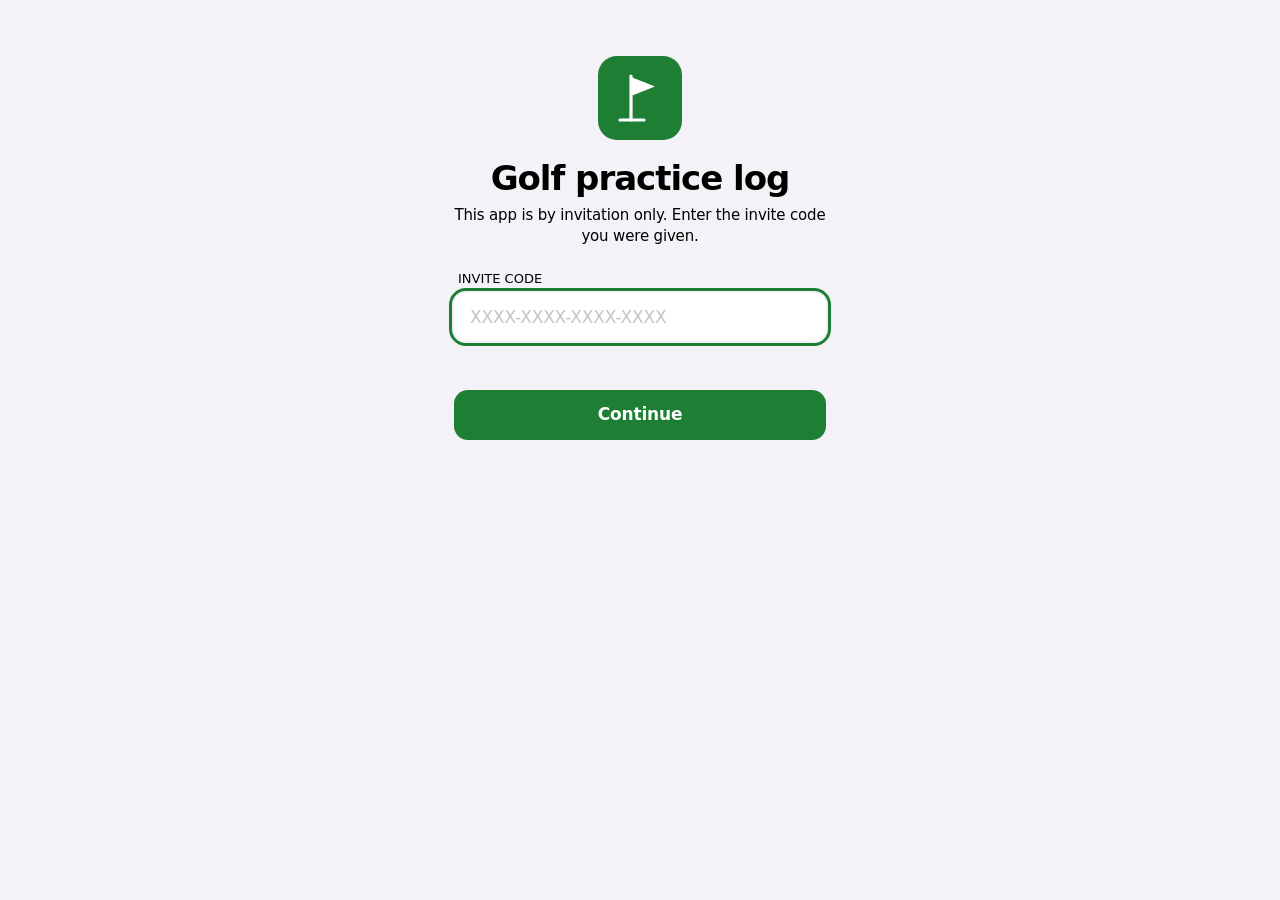
==== commit 5810e9a4: "Add files via upload" ====
--- a/index.html
+++ b/index.html
@@ -2,7 +2,7 @@
 <html lang="en">
 <head>
   <meta charset="utf-8">
-  <meta http-equiv="Content-Security-Policy" content="default-src 'none'; script-src 'self'; style-src 'self'; img-src 'self' data:; media-src blob:; connect-src 'none'; base-uri 'none'; form-action 'none'; manifest-src 'none'">
+  <meta http-equiv="Content-Security-Policy" content="default-src 'none'; script-src 'self'; style-src 'self'; img-src 'self' data:; media-src blob:; connect-src 'self'; base-uri 'none'; form-action 'none'; manifest-src 'none'">
   <meta name="referrer" content="no-referrer">
   <meta name="viewport" content="width=device-width, initial-scale=1, viewport-fit=cover">
   <meta name="color-scheme" content="light dark">
@@ -12,7 +12,8 @@
   <title>Golf practice log</title>
   <link rel="icon" href="data:,">
   <link rel="stylesheet" href="styles.css">
-  <script src="app.js" defer></script>
+  <script src="access-core.js" defer></script>
+  <script src="gate.js" defer></script>
 </head>
 <body>
   <div id="root"></div>
--- a/styles.css
+++ b/styles.css
@@ -459,11 +459,22 @@
 .beat { width: 46px; height: 46px; border-radius: 50%; background: var(--fill2); transition: background 60ms linear, transform 60ms linear; }
 .beat.on { background: var(--a-tempo); transform: scale(1.18); }
 .beat-label { font-size: 13px; font-weight: 600; }
-.tempo-seg-0 .fill { background: var(--a-calibration); }
-.tempo-seg-1 .fill { background: var(--a-tempo); }
-.tempo-seg-2 .fill { background: var(--label3); }
-.tempo-bar .tseg { height: 14px; border-radius: 7px; }
+.tempo-bar { gap: 3px; margin: 4px 0 8px; }
+.unit { position: relative; flex: 1 1 0; min-width: 0; height: 26px; border-radius: 7px; overflow: hidden; background: var(--fill2); }
+.unit-down { margin-left: 6px; }
+.unit-down + .unit-rest { margin-left: 6px; flex-grow: 2; }
+.unit-back .fill { background: var(--a-calibration); }
+.unit-down .fill { background: var(--a-tempo); }
+.unit-rest .fill { background: var(--label3); }
+.unit-n { position: absolute; inset: 0; display: flex; align-items: center; justify-content: center; font-size: 13px; font-weight: 700; color: var(--label); mix-blend-mode: normal; }
 .tempo-go { width: 100%; min-height: 56px; }
 .chips { display: flex; flex-wrap: wrap; gap: 8px; margin-top: 8px; }
 .chip { min-height: 40px; padding: 0 16px; border: 0; border-radius: 20px; background: var(--fill); color: var(--label); font-weight: 600; }
 .chip[aria-pressed="true"] { background: var(--a-tempo); color: #ffffff; }
+
+/* Invite codes (owner page) */
+.invite-code { font: 700 26px/1.2 ui-monospace, "SF Mono", Menlo, monospace; letter-spacing: 0.04em; margin: 8px 0; word-break: break-all; }
+.mech-list-row { display: flex; justify-content: space-between; align-items: center; gap: 8px; min-height: 52px; padding: 0 16px; border-bottom: 0.5px solid var(--sep); }
+.mech-list-row:last-child { border-bottom: 0; }
+.mech-list-row .ghost { min-height: 36px; padding: 0 14px; border-radius: 18px; flex: none; }
+[hidden] { display: none !important; }
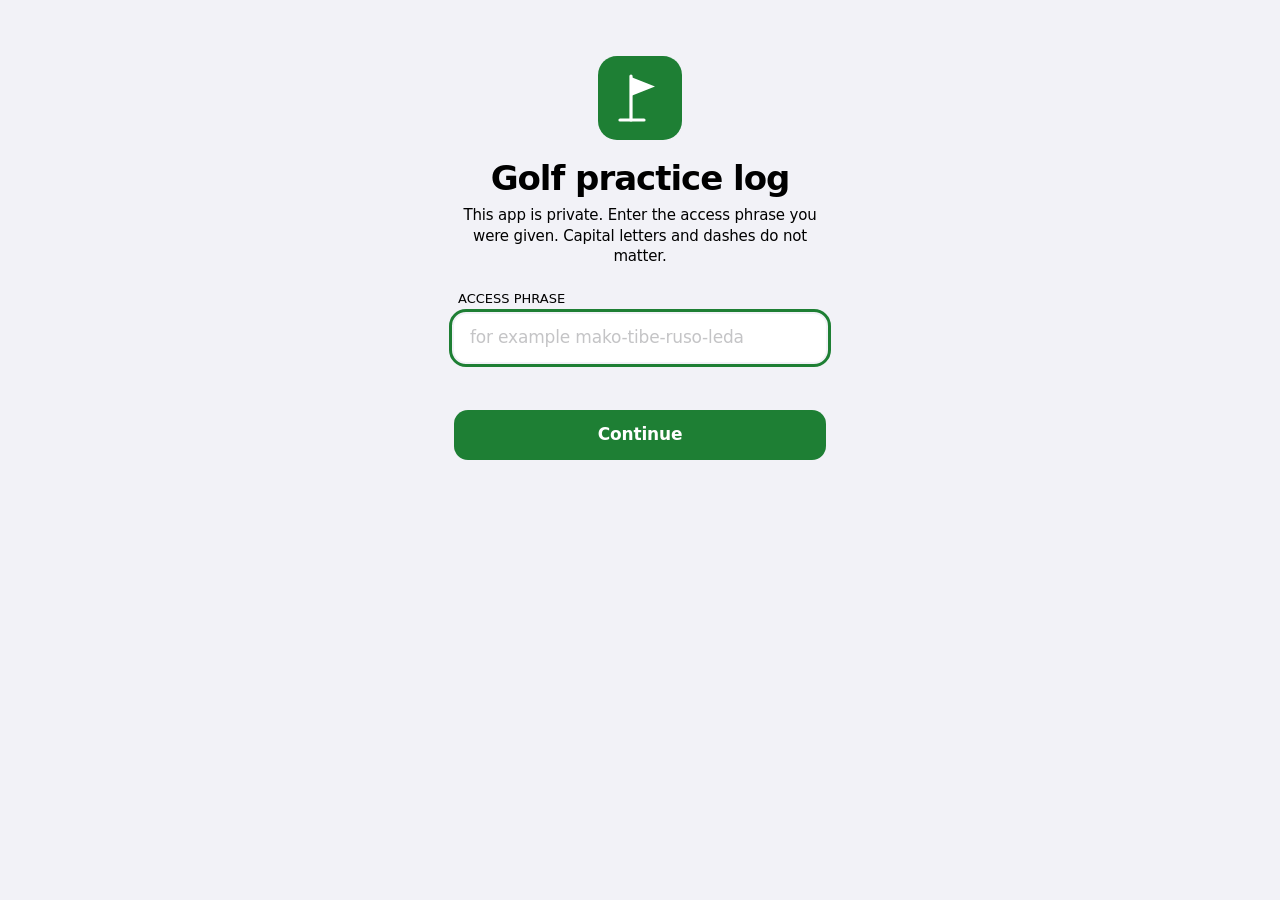
==== commit 3de7c44e: "Add files via upload" ====
--- a/index.html
+++ b/index.html
@@ -9,14 +9,14 @@
   <meta name="theme-color" content="#f2f2f7" media="(prefers-color-scheme: light)">
   <meta name="theme-color" content="#000000" media="(prefers-color-scheme: dark)">
   <meta name="robots" content="noindex, nofollow">
-  <title>Golf practice log</title>
+  <title>Road To Scratch</title>
   <link rel="icon" href="data:,">
   <link rel="stylesheet" href="styles.css">
   <script src="access-core.js" defer></script>
   <script src="gate.js" defer></script>
 </head>
 <body>
-  <div id="root"></div>
+  <div id="root"><div class="lock boot"><svg class="app-icon" viewBox="0 0 84 84" aria-hidden="true"><rect width="84" height="84" rx="19"></rect><path d="M33 64V20"></path><path class="flag" d="M33 21l24 9.5l-24 9.5z"></path><path d="M22 64h24"></path></svg><h1>Road To Scratch</h1><p class="boot-note">Loading. If this message stays, one of these files is missing or misnamed in your GitHub repository: access-core.js, gate.js, app.js, styles.css, access.json.</p></div></div>
   <noscript><p style="padding:16px">This app needs JavaScript turned on.</p></noscript>
 </body>
 </html>
--- a/styles.css
+++ b/styles.css
@@ -12,6 +12,10 @@
   --fill2: rgba(120, 120, 128, 0.2);
   --tint: #1e7f34;
   --tint-fill: rgba(30, 127, 52, 0.12);
+  --bar-green: #1e7f34; /* the Lock and Settings buttons stay green on every tab */
+  --go-text: #1e7b34;
+  --top-blue: #007aff; /* the top of the backswing: its light and its box */
+  --top-blue-text: #0062cc;
   --on-tint: #ffffff;
   --red: #ff3b30;
   --orange: #ff9500;
@@ -25,6 +29,13 @@
   --a-trends: #30b0c7;
   --a-tempo: #ff2d55;
   --a-log: #5856d6;
+  --a-shortgame: #a2845e;
+  --a-putting: #34c759;
+  --a-rounds: #d99a00;
+  --a-tiger5: #32ade6;
+  --good: #1e9e46;
+  --warn: #d98200;
+  --bad: #e0342b;
   --note: rgba(255, 204, 0, 0.2);
   --c0: #007aff;
   --c1: #ff9500;
@@ -50,6 +61,10 @@
     --fill2: rgba(120, 120, 128, 0.36);
     --tint: #30d158;
     --tint-fill: rgba(48, 209, 88, 0.2);
+    --bar-green: #30d158;
+    --go-text: #30d158;
+    --top-blue: #0a84ff;
+    --top-blue-text: #0a84ff;
     --on-tint: #000000;
     --red: #ff453a;
     --orange: #ff9f0a;
@@ -63,6 +78,13 @@
     --a-trends: #40c8e0;
     --a-tempo: #ff375f;
     --a-log: #5e5ce6;
+    --a-shortgame: #ac8e68;
+    --a-putting: #30d158;
+    --a-rounds: #ffd60a;
+    --a-tiger5: #64d2ff;
+    --good: #30d158;
+    --warn: #ffb340;
+    --bad: #ff6961;
     --note: rgba(255, 214, 10, 0.18);
     --c0: #0a84ff;
     --c1: #ff9f0a;
@@ -85,7 +107,7 @@
   font: 17px/1.35 var(--font);
   letter-spacing: -0.01em;
   -webkit-font-smoothing: antialiased;
-  padding-bottom: calc(72px + env(safe-area-inset-bottom));
+  padding-bottom: calc(82px + env(safe-area-inset-bottom));
 }
 
 h1, h2, h3, p { margin: 0; }
@@ -110,8 +132,9 @@
   border-bottom: 0.5px solid var(--sep);
 }
 .top h1 { font-size: 17px; font-weight: 600; letter-spacing: -0.02em; text-align: center; }
-.bar-btn { background: none; border: 0; color: var(--tint); font: inherit; min-height: 44px; padding: 0 8px; cursor: pointer; }
+.bar-btn { background: none; border: 0; color: var(--bar-green); font: inherit; min-height: 44px; padding: 0 8px; cursor: pointer; }
 .bar-btn:first-child { justify-self: start; }
+.bar-btn:focus-visible { outline-color: var(--bar-green); }
 .bar-btn:last-child { justify-self: end; }
 
 main { max-width: 640px; margin: 0 auto; padding: 8px 16px 24px; }
@@ -210,34 +233,52 @@
   position: fixed;
   left: 0; right: 0; bottom: 0;
   z-index: 5;
-  display: grid;
-  grid-template-columns: repeat(6, 1fr);
+  display: flex;
+  overflow-x: auto;
+  overscroll-behavior-x: contain;
+  scrollbar-width: none;
+  -webkit-overflow-scrolling: touch;
+  scroll-snap-type: x proximity;
   padding-bottom: env(safe-area-inset-bottom);
   background: var(--bar);
   -webkit-backdrop-filter: saturate(180%) blur(20px);
   backdrop-filter: saturate(180%) blur(20px);
   border-top: 0.5px solid var(--sep);
 }
+/* ten tabs: five and a bit show at once, so part of the sixth always peeks in and shows the bar scrolls sideways */
+.tabs::-webkit-scrollbar { display: none; }
+/* Each tab is as wide as its label plus the same space on both sides, so the gap between one label and the next is the same all
+   along the bar. The script sets --tab-gap so that five tabs and part of the sixth fit across the screen. */
 .tab {
+  position: relative;
+  flex: 0 0 auto;
+  scroll-snap-align: center;
   display: flex;
   flex-direction: column;
   align-items: center;
   justify-content: center;
-  gap: 2px;
-  min-height: 52px;
-  padding: 4px 0 2px;
+  gap: 3px;
+  min-height: 60px;
+  padding: 6px calc(var(--tab-gap, 24px) / 2) 3px;
   border: 0;
   background: none;
-  color: var(--label2);
-  font-size: 10px;
-  font-weight: 500;
+  color: var(--ink, var(--label2));
+  font-size: 11px;
+  font-weight: 600;
   line-height: 1.15;
   letter-spacing: 0;
 }
-.tab svg { width: 26px; height: 26px; fill: none; stroke: currentColor; stroke-width: 1.7; stroke-linecap: round; stroke-linejoin: round; }
-.tab[aria-current="page"] { color: var(--a, var(--tint)); }
+.tab-label { white-space: nowrap; }
+.t-trends .tab-label { white-space: normal; width: min-content; text-align: center; } /* the one label that wraps, onto two lines */
+.tab svg { position: relative; z-index: 1; width: 30px; height: 30px; fill: none; stroke: currentColor; stroke-width: 1.7; stroke-linecap: round; stroke-linejoin: round; }
+.tab[aria-current="page"] { font-weight: 800; }
+.tab-ico { position: relative; display: block; width: 30px; height: 30px; flex: none; }
+.tab-ico::before { content: ""; position: absolute; left: 50%; top: 50%; width: 46px; height: 30px; margin: -15px 0 0 -23px; border-radius: 15px; background: var(--ink-fill, transparent); opacity: 0; }
+.tab[aria-current="page"] .tab-ico::before { opacity: 1; }
+.tab[aria-current="page"] svg { stroke-width: 1.9; }
 .t-technique { --a: var(--a-technique); } .t-calibration { --a: var(--a-calibration); } .t-transfer { --a: var(--a-transfer); }
 .t-trends { --a: var(--a-trends); } .t-tempo { --a: var(--a-tempo); } .t-log { --a: var(--a-log); }
+.t-shortgame { --a: var(--a-shortgame); } .t-putting { --a: var(--a-putting); } .t-rounds { --a: var(--a-rounds); } .t-tiger5 { --a: var(--a-tiger5); }
 
 /* Lock screen */
 .lock { max-width: 420px; margin: 0 auto; padding: calc(56px + env(safe-area-inset-top)) 24px 24px; text-align: center; }
@@ -319,6 +360,9 @@
 .how-step { padding-left: 12px; }
 .reminder { margin-bottom: 16px; }
 .score-row { display: flex; align-items: center; gap: 12px; }
+.score-row.has-shots { flex-wrap: wrap; gap: 4px 12px; } /* a game that shows its shots has a longer reading, so it goes on its own line */
+.score-row.has-shots input[type="range"] { flex: 1 1 100%; }
+.score-row.has-shots .score-out { flex: 1 1 100%; text-align: right; white-space: normal; }
 .score-out { min-width: 7.5em; white-space: nowrap; text-align: right; font-weight: 600; font-variant-numeric: tabular-nums; color: var(--label); }
 .drill textarea { margin-top: 8px; min-height: 64px; }
 .drill .field { margin-bottom: 12px; }
@@ -395,7 +439,9 @@
 .mech-list li { display: flex; justify-content: space-between; align-items: center; gap: 8px; min-height: 52px; border-bottom: 0.5px solid var(--sep); }
 .mech-list li:last-child { border-bottom: 0; }
 .mech-list .ghost { min-height: 36px; padding: 0 14px; border-radius: 18px; flex: none; }
-.picker { max-height: 260px; overflow-y: auto; padding: 0 16px; }
+.picker { padding: 0 16px; } /* no box of its own to scroll: the list flows with the page so scrolling never gets caught */
+.pick[hidden] { display: none; }
+.picker-more { display: block; width: 100%; text-align: left; }
 .pick { display: flex; align-items: center; gap: 12px; min-height: 48px; border-bottom: 0.5px solid var(--sep); }
 .pick:last-of-type { border-bottom: 0; }
 .picker .hint { padding: 14px 0; }
@@ -403,7 +449,7 @@
 .toast {
   position: fixed;
   left: 50%;
-  bottom: calc(84px + env(safe-area-inset-bottom));
+  bottom: calc(94px + env(safe-area-inset-bottom));
   transform: translateX(-50%);
   max-width: calc(100% - 32px);
   padding: 12px 20px;
@@ -431,6 +477,7 @@
 .tile svg { width: 18px; height: 18px; fill: none; stroke: #ffffff; stroke-width: 2; stroke-linecap: round; stroke-linejoin: round; }
 .tile-technique { --tile: var(--a-technique); } .tile-calibration { --tile: var(--a-calibration); } .tile-transfer { --tile: var(--a-transfer); }
 .tile-trends { --tile: var(--a-trends); } .tile-tempo { --tile: var(--a-tempo); } .tile-log { --tile: var(--a-log); }
+.tile-shortgame { --tile: var(--a-shortgame); } .tile-putting { --tile: var(--a-putting); } .tile-rounds { --tile: var(--a-rounds); } .tile-tiger5 { --tile: var(--a-tiger5); }
 .page-title { display: flex; align-items: center; gap: 10px; margin: 4px 0 16px; }
 .page-title h2 { margin: 0; font-size: clamp(24px, 7vw, 30px); min-width: 0; }
 .page-title .tile { width: 36px; height: 36px; border-radius: 9px; }
@@ -442,31 +489,45 @@
 
 /* Tempo: dial, beats and the swing bar */
 .tempo-card { display: grid; gap: 12px; justify-items: center; text-align: center; }
-.dial { width: min(100%, 300px); height: auto; touch-action: none; cursor: grab; user-select: none; -webkit-user-select: none; }
-.dial:focus-visible { outline-offset: 4px; border-radius: 50%; }
-.dial-track { fill: none; stroke: var(--fill2); stroke-width: 14; stroke-linecap: round; }
-.dial-value { fill: none; stroke: var(--a-tempo); stroke-width: 14; stroke-linecap: round; }
-.dial-knob { fill: #ffffff; stroke: var(--a-tempo); stroke-width: 3; filter: drop-shadow(0 2px 4px rgba(0, 0, 0, 0.25)); }
-.dial-bpm { fill: var(--label); font: 700 56px var(--font); text-anchor: middle; letter-spacing: -0.03em; }
-.dial-sub { fill: var(--label2); font: 600 13px var(--font); text-anchor: middle; letter-spacing: 0.08em; }
-.dial-tick { stroke: var(--label3); stroke-width: 2; stroke-linecap: round; }
-.dial-tick-label { fill: var(--label2); font: 600 9px var(--font); text-anchor: middle; }
-.nudges { justify-content: center; width: 100%; }
-.nudges .ghost { flex: 1 1 60px; min-width: 60px; padding: 0 8px; }
+.dial { width: 100%; max-width: 380px; height: auto; margin: 0 auto; display: block; touch-action: none; cursor: grab; user-select: none; -webkit-user-select: none; }
+.dial:active { cursor: grabbing; }
+.dial:focus-visible { outline-offset: 4px; border-radius: 12px; }
+.dial-scale { stroke: var(--label3); stroke-width: 1.6; stroke-linecap: round; }
+.dial-scale.major { stroke: var(--label2); stroke-width: 2.4; }
+.dial-scale.lit { stroke: var(--a-tempo); }
+.dial-num { fill: var(--label2); font: 600 11px var(--font); text-anchor: middle; }
+.dial-preset { fill: none; stroke: var(--a-tempo); stroke-width: 2; }
+.dial-preset.on { fill: var(--a-tempo); }
+.dial-shadow { opacity: 0.28; filter: blur(5px); }
+.dial-ridge { stroke: rgba(255, 255, 255, 0.2); stroke-width: 2.2; stroke-linecap: round; }
+.dial-rim { fill: none; stroke: rgba(255, 255, 255, 0.28); stroke-width: 1.5; }
+.dial-pointer { stroke: var(--a-tempo); stroke-width: 6; stroke-linecap: round; }
+.dial-bpm { fill: #ffffff; font: 700 54px var(--font); text-anchor: middle; letter-spacing: -0.03em; }
+.dial-sub { fill: rgba(255, 255, 255, 0.6); font: 600 13px var(--font); text-anchor: middle; letter-spacing: 0.08em; }
 .tempo-time { font-weight: 600; }
 .beats { display: flex; justify-content: space-around; margin-bottom: 12px; }
 .beat-col { display: grid; justify-items: center; gap: 6px; }
-.beat { width: 46px; height: 46px; border-radius: 50%; background: var(--fill2); transition: background 60ms linear, transform 60ms linear; }
-.beat.on { background: var(--a-tempo); transform: scale(1.18); }
+.beat { width: 46px; height: 46px; border-radius: 50%; background: var(--fill2); transition: background 180ms ease-out, transform 180ms ease-out; }
+.beat.on { background: var(--a-tempo); transform: scale(1.18); transition: none; }
+.beat-top.on { background: var(--top-blue); }
+.beat-impact.on { background: #34c759; }
 .beat-label { font-size: 13px; font-weight: 600; }
-.tempo-bar { gap: 3px; margin: 4px 0 8px; }
-.unit { position: relative; flex: 1 1 0; min-width: 0; height: 26px; border-radius: 7px; overflow: hidden; background: var(--fill2); }
-.unit-down { margin-left: 6px; }
-.unit-down + .unit-rest { margin-left: 6px; flex-grow: 2; }
-.unit-back .fill { background: var(--a-calibration); }
-.unit-down .fill { background: var(--a-tempo); }
-.unit-rest .fill { background: var(--label3); }
-.unit-n { position: absolute; inset: 0; display: flex; align-items: center; justify-content: center; font-size: 13px; font-weight: 700; color: var(--label); mix-blend-mode: normal; }
+.tempo-bar { display: flex; align-items: flex-start; gap: 4px; margin: 6px 0 10px; } /* one continuous line */
+.cell { flex: 2 1 0; display: grid; grid-template-columns: minmax(0, 1fr); gap: 3px; justify-items: center; min-width: 0; } /* a label wider than its box spills over equally on both sides instead of stretching the box */
+.cell-rest { flex: 1 1 0; } /* the rest box is half the width of a numbered box */
+.unit { position: relative; width: 100%; height: 44px; border-radius: 10px; overflow: hidden; background: var(--fill2); }
+.unit .fill { width: 101%; opacity: 0.75; transform: scaleX(0); transform-origin: left center; will-change: transform; }
+.unit-back .fill { background: var(--a-tempo); }
+.unit-down .fill { background: var(--top-blue); }
+.unit-impact .fill { background: #34c759; }
+.unit-rest .fill { background: rgba(120, 120, 128, 0.55); }
+.unit-tone::after { content: ""; position: absolute; inset: 0; border-radius: inherit; border: 2.5px solid var(--tone); pointer-events: none; }
+.tone-0 { --tone: var(--a-tempo); }
+.tone-1 { --tone: var(--top-blue); }
+.tone-2 { --tone: #34c759; }
+.cell-label { min-height: 14px; font-size: 11px; font-weight: 700; line-height: 14px; white-space: nowrap; color: var(--tone, inherit); }
+.cell-label.tone-1 { color: var(--top-blue-text); }
+.cell-label.tone-2 { color: var(--go-text); }
 .tempo-go { width: 100%; min-height: 56px; }
 .chips { display: flex; flex-wrap: wrap; gap: 8px; margin-top: 8px; }
 .chip { min-height: 40px; padding: 0 16px; border: 0; border-radius: 20px; background: var(--fill); color: var(--label); font-weight: 600; }
@@ -478,3 +539,150 @@
 .mech-list-row:last-child { border-bottom: 0; }
 .mech-list-row .ghost { min-height: 36px; padding: 0 14px; border-radius: 18px; flex: none; }
 [hidden] { display: none !important; }
+
+/* Each of the first four tabs wears its own colour in place of the green: buttons, links, switches and sliders follow it.
+   The text colours are a little darker than the tab icons so white text stays readable on them. */
+body[data-area="technique"] { --tint: #9b3fd0; --tint-fill: rgba(155, 63, 208, 0.12); }
+body[data-area="calibration"] { --tint: #0062cc; --tint-fill: rgba(0, 98, 204, 0.12); }
+body[data-area="transfer"] { --tint: #b85c00; --tint-fill: rgba(184, 92, 0, 0.13); }
+body[data-area="tempo"] { --tint: #d6143f; --tint-fill: rgba(214, 20, 63, 0.12); }
+body[data-area="shortgame"] { --tint: #8f6b3f; --tint-fill: rgba(143, 107, 63, 0.13); }
+body[data-area="putting"] { --tint: #1e7f34; --tint-fill: rgba(30, 127, 52, 0.12); }
+body[data-area="rounds"] { --tint: #8a6500; --tint-fill: rgba(138, 101, 0, 0.13); }
+body[data-area="tiger5"] { --tint: #0a7aa0; --tint-fill: rgba(10, 122, 160, 0.12); }
+@media (prefers-color-scheme: dark) {
+  body[data-area="technique"] { --tint: #bf5af2; --tint-fill: rgba(191, 90, 242, 0.22); }
+  body[data-area="calibration"] { --tint: #0a84ff; --tint-fill: rgba(10, 132, 255, 0.22); }
+  body[data-area="transfer"] { --tint: #ff9f0a; --tint-fill: rgba(255, 159, 10, 0.22); }
+  body[data-area="shortgame"] { --tint: #ac8e68; --tint-fill: rgba(172, 142, 104, 0.22); }
+  body[data-area="putting"] { --tint: #30d158; --tint-fill: rgba(48, 209, 88, 0.2); }
+  body[data-area="rounds"] { --tint: #ffd60a; --tint-fill: rgba(255, 214, 10, 0.2); }
+  body[data-area="tiger5"] { --tint: #64d2ff; --tint-fill: rgba(100, 210, 255, 0.2); }
+  body[data-area="tempo"] { --tint: #ff375f; --tint-fill: rgba(255, 55, 95, 0.22); }
+}
+.fold-wrap { display: grid; gap: 4px; }
+.fold-btn { justify-self: start; font-weight: 600; }
+.fold[hidden], .how[hidden] { display: none; }
+
+/* Rounds, and the Practice log filter */
+.sub { margin: 8px 0 0; font-size: 20px; }
+.two-up { display: grid; grid-template-columns: 1fr 1fr; gap: 12px; }
+.count-list { gap: 4px; }
+.count-row { display: flex; align-items: center; justify-content: space-between; gap: 12px; padding: 8px 0; border-bottom: 0.5px solid var(--sep); }
+.count-row:last-child { border-bottom: 0; }
+.count-text { display: grid; gap: 2px; min-width: 0; }
+.count-text .hint { font-size: 13px; line-height: 1.3; }
+.count-row .stepper { flex: none; flex-wrap: nowrap; margin: 0; gap: 8px; }
+.count-row .score-out { min-width: 2ch; }
+.stats-table { width: 100%; border-collapse: collapse; font-size: 15px; font-variant-numeric: tabular-nums; }
+.stats-table th, .stats-table td { padding: 8px 6px; border-bottom: 0.5px solid var(--sep); text-align: right; font-weight: 500; }
+.stats-table th:first-child { text-align: left; font-weight: 500; }
+.stats-table thead th { font-size: 12px; color: var(--label2); text-transform: uppercase; letter-spacing: 0.04em; }
+.log-filter { margin: 0 0 8px; }
+.log-filter .chip[aria-pressed="true"] { background: var(--a-log); }
+
+/* Tiger 5 trends */
+.st-good { color: var(--good); }
+.st-ok { color: var(--warn); }
+.st-bad { color: var(--bad); }
+.t5-controls { gap: 8px; }
+.t5-label { font-size: 13px; font-weight: 600; color: var(--label2); text-transform: uppercase; letter-spacing: 0.04em; padding: 0 4px; }
+.t5-hero { gap: 12px; }
+.t5-hero-top { display: flex; flex-wrap: wrap; justify-content: space-between; align-items: flex-end; gap: 4px 12px; }
+.t5-hero-top > div { min-width: 0; }
+.t5-hero-side { text-align: right; }
+.t5-small { font-size: 13px; color: var(--label2); font-weight: 600; }
+.t5-big { font-size: 56px; line-height: 1; font-weight: 800; letter-spacing: -0.03em; font-variant-numeric: tabular-nums; }
+.t5-mid { font-size: 30px; line-height: 1.1; font-weight: 700; color: var(--label2); font-variant-numeric: tabular-nums; }
+.t5-line { margin: 0; font-size: 16px; line-height: 1.4; }
+.delta { font-size: 13px; font-weight: 700; white-space: nowrap; }
+.delta.good { color: var(--good); }
+.delta.bad { color: var(--bad); }
+.stack-row { display: grid; grid-template-columns: 64px 1fr; align-items: center; gap: 10px; }
+.stack-label { font-size: 13px; font-weight: 600; color: var(--label2); }
+.stack-bar { display: flex; height: 30px; border-radius: 9px; overflow: hidden; background: var(--fill2); }
+.stack-bar.you { height: 38px; }
+.stack-bar .seg { display: flex; align-items: center; justify-content: center; min-width: 0; font-size: 13px; font-weight: 700; color: #fff; border-right: 1.5px solid var(--card); }
+.stack-bar .seg:last-child { border-right: 0; }
+.t5-legend { display: flex; flex-wrap: wrap; gap: 6px 14px; font-size: 13px; color: var(--label2); }
+.t5-legend .key { display: inline-flex; align-items: center; gap: 6px; }
+.t5-legend i { width: 10px; height: 10px; border-radius: 3px; display: inline-block; }
+.work { display: grid; grid-template-columns: 34px 1fr; gap: 12px; padding: 10px 0; border-top: 0.5px solid var(--sep); }
+.work:first-of-type { border-top: 0; }
+.work-n { width: 34px; height: 34px; border-radius: 50%; background: var(--tint); color: var(--on-tint); display: flex; align-items: center; justify-content: center; font-weight: 800; }
+.work-body { display: grid; gap: 6px; min-width: 0; }
+.work-nums { font-size: 15px; }
+.work-nums .st-bad { font-weight: 800; }
+.work-body .ghost { justify-self: start; }
+.rule-row { display: grid; gap: 4px; padding: 10px 0; border-top: 0.5px solid var(--sep); }
+.rule-head { display: flex; justify-content: space-between; align-items: baseline; gap: 10px; }
+.rule-val { font-weight: 800; font-size: 18px; font-variant-numeric: tabular-nums; display: inline-flex; gap: 8px; align-items: baseline; white-space: nowrap; }
+.rule-track { position: relative; height: 12px; margin: 26px 8px 0; border-radius: 6px; background: linear-gradient(90deg, rgba(52, 199, 89, 0.45), rgba(255, 204, 0, 0.45) 50%, rgba(255, 59, 48, 0.45)); }
+.rule-tick { position: absolute; top: -3px; width: 2px; height: 18px; margin-left: -1px; border-radius: 1px; background: var(--card); }
+.rule-tick.target { top: -6px; height: 24px; width: 3px; margin-left: -1.5px; background: var(--label); }
+.rule-pin { position: absolute; top: 50%; width: 20px; height: 20px; margin: -10px 0 0 -10px; border-radius: 50%; border: 3px solid var(--card); box-shadow: 0 1px 4px rgba(0, 0, 0, 0.35); background: currentColor; }
+.rule-labels { position: relative; height: 16px; margin: 6px 8px 0; font-size: 11px; color: var(--label3); font-weight: 600; }
+.rule-labels span { position: absolute; transform: translateX(-50%); }
+.rule-labels span.target { color: var(--card); background: var(--label); padding: 1px 8px; border-radius: 9px; font-weight: 800; white-space: nowrap; }
+/* You: a label above your dot, coloured like it. A result beyond the scale gets the label at the edge with an arrow. */
+.rule-you { position: absolute; top: -25px; transform: translateX(-50%); padding: 2px 8px; border-radius: 9px; background: currentColor; white-space: nowrap; line-height: 14px; }
+.rule-you b { color: #fff; font-size: 11px; font-weight: 800; }
+.rule-you::after { content: ""; position: absolute; left: 50%; bottom: -4px; margin-left: -4px; border: 4px solid transparent; border-top-color: currentColor; border-bottom: 0; }
+.rule-you.edge-r { right: -8px; transform: none; }
+.rule-you.edge-l { left: -8px; transform: none; }
+.rule-you.edge-r::after { left: auto; right: 14px; margin-left: 0; }
+.rule-you.edge-l::after { left: 14px; margin-left: 0; }
+.rule-foot { font-size: 13px; color: var(--label2); }
+.mini-grid { display: grid; grid-template-columns: 1fr 1fr; gap: 10px; }
+.mini { display: grid; gap: 4px; padding: 10px; border-radius: 12px; background: var(--fill2); min-width: 0; }
+.mini-top { display: flex; justify-content: space-between; align-items: baseline; gap: 6px; }
+.mini-label { font-size: 12px; font-weight: 700; color: var(--label2); }
+.mini-val { font-size: 20px; font-weight: 800; font-variant-numeric: tabular-nums; }
+.mini-foot { font-size: 11px; color: var(--label2); }
+.spark { width: 100%; height: auto; display: block; overflow: visible; }
+.spark .bench, .chart .bench { stroke: var(--label2); stroke-width: 1.3; stroke-dasharray: 4 3; fill: none; }
+.spark-line { fill: none; stroke: var(--label2); stroke-width: 1.8; stroke-linejoin: round; stroke-linecap: round; }
+.spark-pt { fill: var(--label2); }
+.spark-pt.last { stroke: var(--card); stroke-width: 1.5; fill: currentColor; }
+.spark-empty { font-size: 12px; color: var(--label3); padding: 14px 0; }
+.chart .bench-label { fill: var(--label2); font-weight: 600; }
+.bench-table th, .bench-table td { font-size: 14px; padding: 7px 4px; }
+.bench-table td.cur { font-weight: 800; color: var(--tint); background: var(--tint-fill); }
+.bench-table tr.total th, .bench-table tr.total td { border-top: 1.5px solid var(--sep); font-weight: 800; }
+
+/* The bottom tabs: each wears the colour of its page. The colours are the darker text shades so the small labels stay readable. */
+.t-technique { --ink: #9b3fd0; --ink-fill: rgba(155, 63, 208, 0.14); }
+.t-calibration { --ink: #0062cc; --ink-fill: rgba(0, 98, 204, 0.14); }
+.t-transfer { --ink: #b85c00; --ink-fill: rgba(184, 92, 0, 0.14); }
+.t-shortgame { --ink: #8f6b3f; --ink-fill: rgba(143, 107, 63, 0.16); }
+.t-putting { --ink: #1e7f34; --ink-fill: rgba(30, 127, 52, 0.14); }
+.t-tempo { --ink: #d6143f; --ink-fill: rgba(214, 20, 63, 0.14); }
+.t-rounds { --ink: #8a6500; --ink-fill: rgba(138, 101, 0, 0.15); }
+.t-tiger5 { --ink: #0a7aa0; --ink-fill: rgba(10, 122, 160, 0.14); }
+.t-trends { --ink: #1a7f93; --ink-fill: rgba(26, 127, 147, 0.14); }
+.t-log { --ink: #5856d6; --ink-fill: rgba(88, 86, 214, 0.14); }
+@media (prefers-color-scheme: dark) {
+  .t-technique { --ink: #bf5af2; --ink-fill: rgba(191, 90, 242, 0.24); }
+  .t-calibration { --ink: #0a84ff; --ink-fill: rgba(10, 132, 255, 0.24); }
+  .t-transfer { --ink: #ff9f0a; --ink-fill: rgba(255, 159, 10, 0.24); }
+  .t-shortgame { --ink: #ac8e68; --ink-fill: rgba(172, 142, 104, 0.26); }
+  .t-putting { --ink: #30d158; --ink-fill: rgba(48, 209, 88, 0.22); }
+  .t-tempo { --ink: #ff375f; --ink-fill: rgba(255, 55, 95, 0.24); }
+  .t-rounds { --ink: #ffd60a; --ink-fill: rgba(255, 214, 10, 0.22); }
+  .t-tiger5 { --ink: #64d2ff; --ink-fill: rgba(100, 210, 255, 0.22); }
+  .t-trends { --ink: #40c8e0; --ink-fill: rgba(64, 200, 224, 0.22); }
+  .t-log { --ink: #7d7aff; --ink-fill: rgba(125, 122, 255, 0.24); }
+}
+
+/* The route to the next handicap goal */
+.route-table { table-layout: fixed; }
+.route-table thead th { vertical-align: bottom; }
+.route-table thead th:nth-child(1) { width: 38%; }
+.route-table thead th:nth-child(2), .route-table thead th:nth-child(3) { width: 20%; }
+.route-table thead th:nth-child(4) { width: 22%; }
+.route-table td.gap { font-weight: 800; }
+.route-table tr.total td.gap { color: var(--tint); }
+
+/* The start-up screen shows the app's name and icon straight away. The note about missing files only appears if loading takes a long time. */
+.boot-note { opacity: 0; font-size: 13px; color: var(--label2); animation: boot-note-in 0.01s linear 12s forwards; }
+@keyframes boot-note-in { to { opacity: 1; } }
